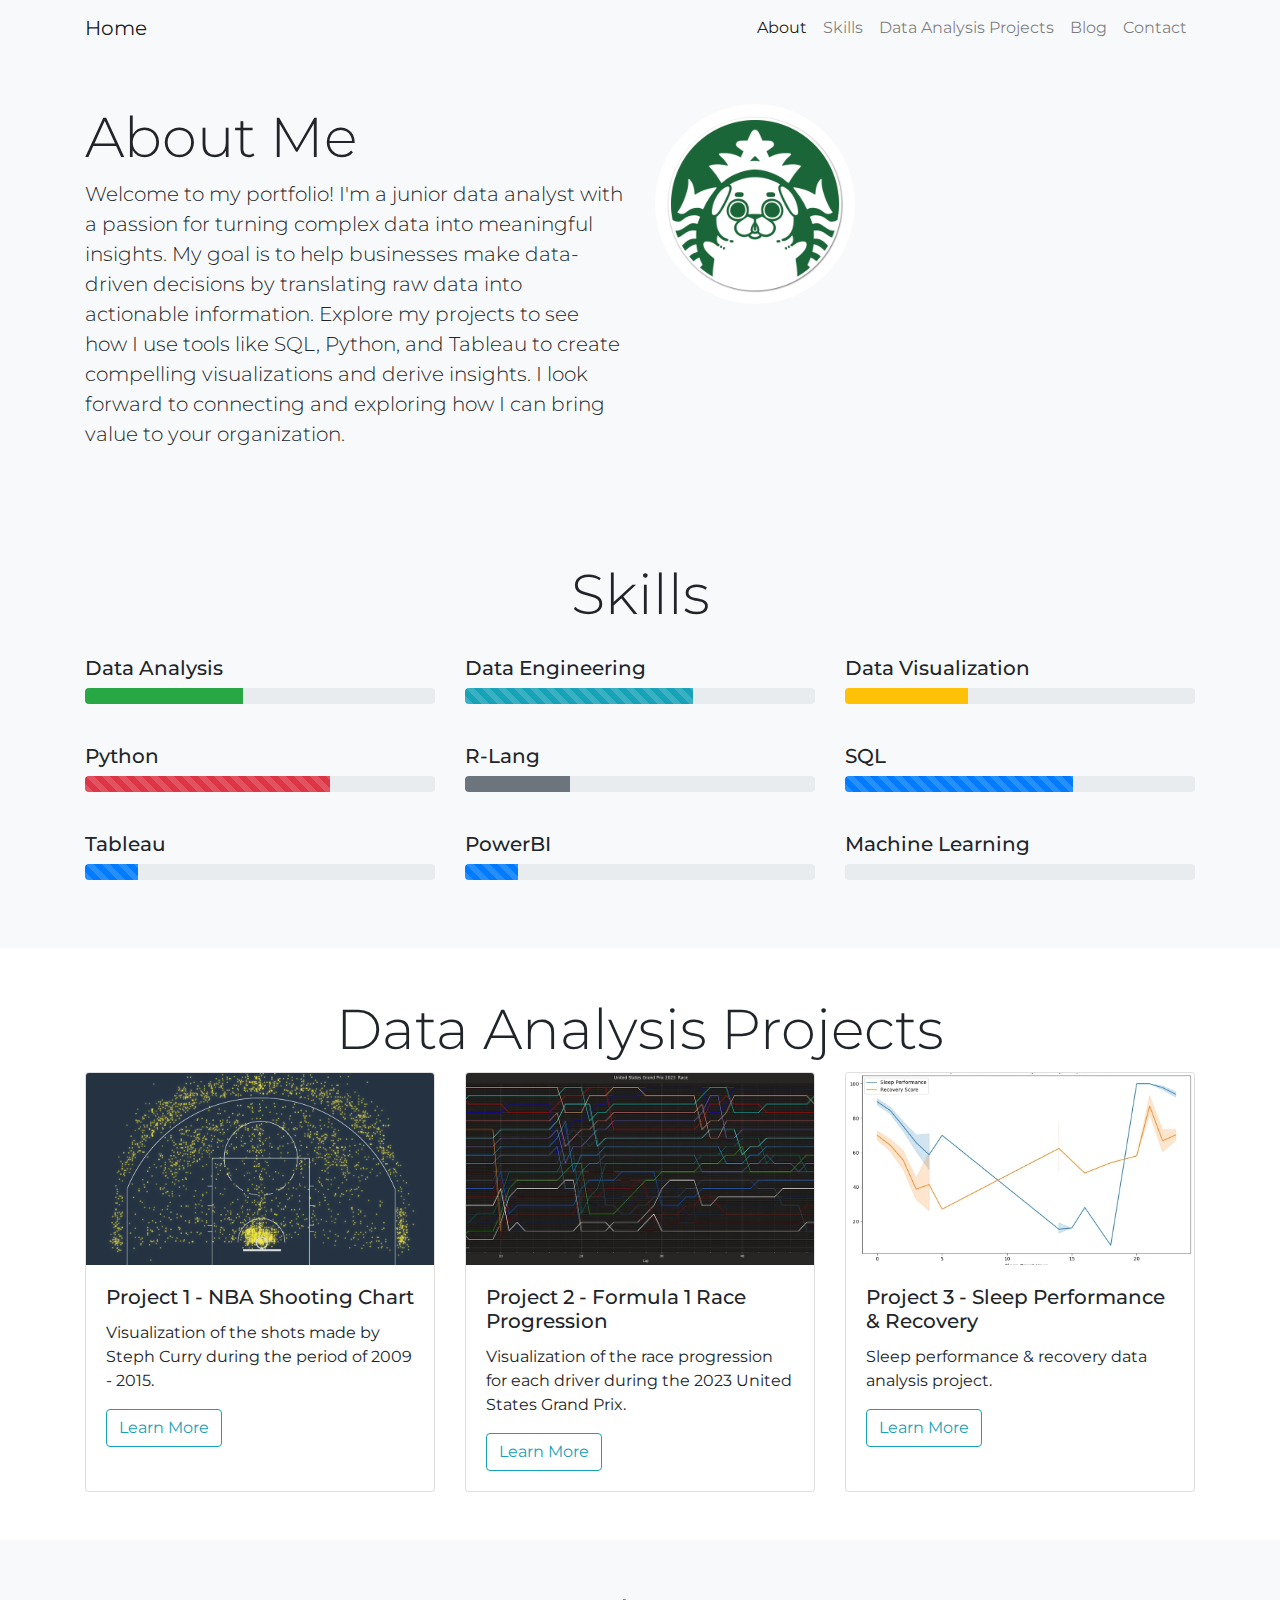
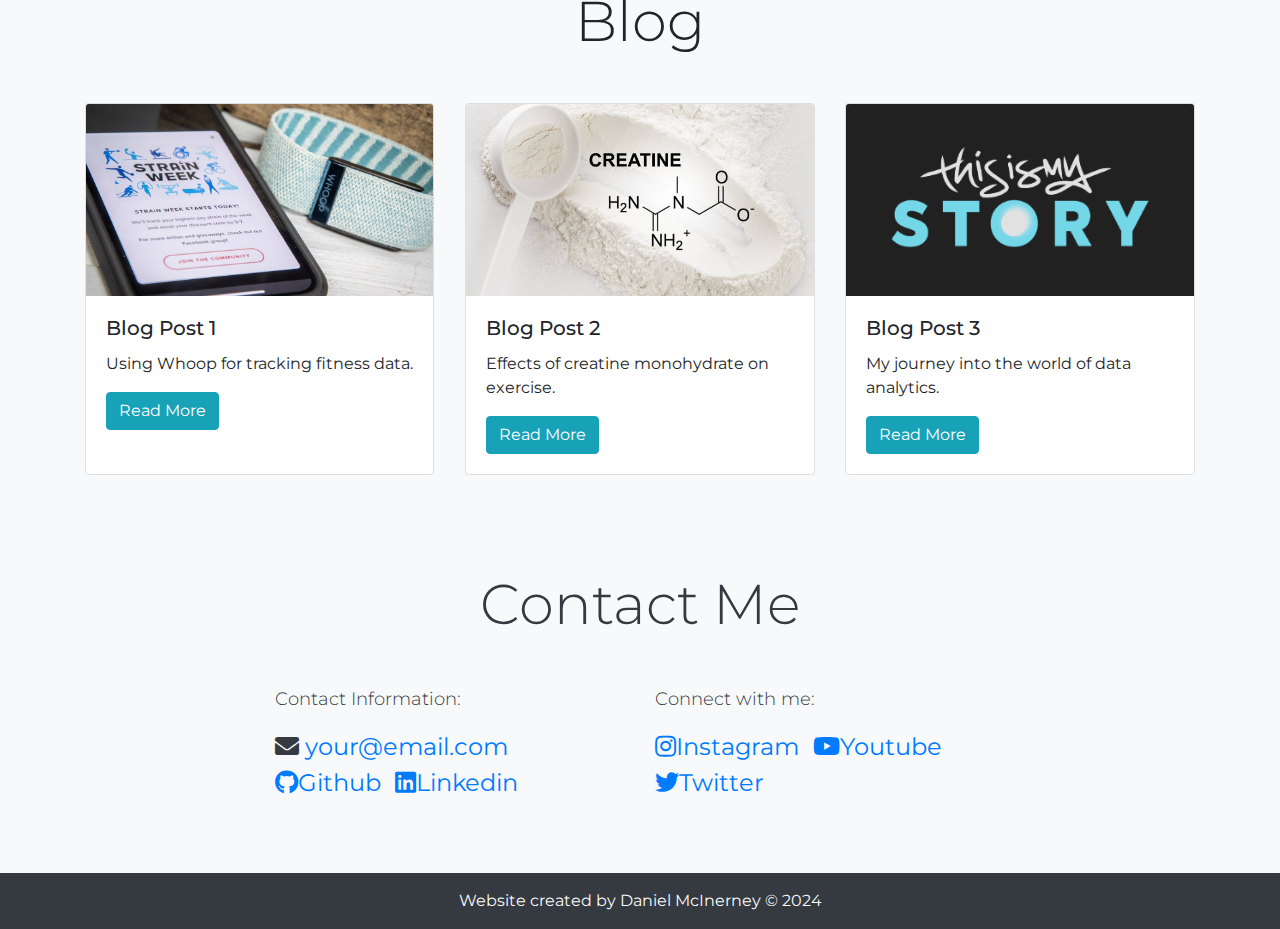
==== index.html @ 3a46e774 "Update index.html" ====
<!DOCTYPE html>
<html lang="en">
<head>
    <meta charset="UTF-8">
    <meta name="viewport" content="width=device-width, initial-scale=1, shrink-to-fit=no">
    <title>DataFitPro</title>
    <!-- Bootstrap CSS -->
    <link rel="stylesheet" href="https://stackpath.bootstrapcdn.com/bootstrap/4.5.2/css/bootstrap.min.css">
    <!-- Custom CSS -->
    <link rel="stylesheet" href="./resources/01-css/styles.css">
    <!-- Font Awesome for icons -->
    <link rel="stylesheet" href="https://cdnjs.cloudflare.com/ajax/libs/font-awesome/5.15.1/css/all.min.css">
    <!-- Google Fonts -->
    <link href="https://fonts.googleapis.com/css2?family=Montserrat:wght@400;700&display=swap" rel="stylesheet">
</head>
<body>

    <!-- Navigation Bar -->
    <nav class="navbar navbar-expand-lg navbar-light bg-light fixed-top">
        <div class="container">
            <a class="navbar-brand" href="#">Home</a>
            <button class="navbar-toggler" type="button" data-toggle="collapse" data-target="#navbarNav" aria-controls="navbarNav" aria-expanded="false" aria-label="Toggle navigation">
                <span class="navbar-toggler-icon"></span>
            </button>
            <div class="collapse navbar-collapse" id="navbarNav">
                <ul class="navbar-nav ml-auto">
                    <li class="nav-item active">
                        <a class="nav-link" href="#about">About</a>
                    </li>
                    <li class="nav-item">
                        <a class="nav-link" href="#skills">Skills</a>
                    </li>
                    <li class="nav-item">
                        <a class="nav-link" href="#daprojects">Data Analysis Projects</a>
                    </li>
                    <li class="nav-item">
                        <a class="nav-link" href="#blog">Blog</a>
                    </li>
                    <li class="nav-item">
                        <a class="nav-link" href="#contact">Contact</a>
                    </li>
                </ul>
            </div>
        </div>
    </nav>

    <!-- About Section -->
    <section id="about" class="py-5">
        <div class="container">
            <div class="row">
                <div class="col-lg-6">
                    <h2 class="display-4">About Me</h2>
                    <p class="lead">Welcome to my portfolio! I'm a junior data analyst with a passion for turning complex data into meaningful insights. My goal is to help businesses make data-driven decisions by translating raw data into actionable information. Explore my projects to see how I use tools like SQL, Python, and Tableau to create compelling visualizations and derive insights. I look forward to connecting and exploring how I can bring value to your organization.</p>
                </div>
                <div class="col-lg-6">
                    <!-- Add an image of yourself -->
                    <img src="./resources/02-images/logo.png" alt="Your Name" class="img-fluid rounded-circle" width="200" height="200">
                </div>
            </div>
        </div>
    </section>

    <!-- Skills Section -->
    <section id="skills" class="bg-light py-5">
        <div class="container">
            <h2 class="display-4 text-center">Skills</h2>
            <div class="row">
                <!-- Skill 1 -->
                <div class="col-md-4">
                    <h5>Data Analysis</h5>
                    <div class="progress">
                        <div class="progress-bar bg-success" role="progressbar" style="width: 45%;" aria-valuenow="80" aria-valuemin="0" aria-valuemax="100"></div>
                    </div>
                </div>
                <!-- Skill 2 -->
                <div class="col-md-4">
                    <h5>Data Engineering</h5>
                    <div class="progress">
                        <div class="progress-bar-striped bg-info" role="progressbar" style="width: 65%;" aria-valuenow="75" aria-valuemin="0" aria-valuemax="100"></div>
                    </div>
                </div>
                <!-- Skill 3 -->
                <div class="col-md-4">
                    <h5>Data Visualization</h5>
                    <div class="progress">
                        <div class="progress-bar bg-warning" role="progressbar" style="width: 35%;" aria-valuenow="70" aria-valuemin="0" aria-valuemax="100"></div>
                    </div>
                </div>
                <!-- Skill 4 -->
                <div class="col-md-4">
                    <h5>Python</h5>
                    <div class="progress">
                        <div class="progress-bar-striped bg-danger" role="progressbar" style="width: 70%;" aria-valuenow="65" aria-valuemin="0" aria-valuemax="100"></div>
                    </div>
                </div>
                <!-- Skill 5 -->
                <div class="col-md-4">
                    <h5>R-Lang</h5>
                    <div class="progress">
                        <div class="progress-bar bg-secondary" role="progressbar" style="width: 30%;" aria-valuenow="70" aria-valuemin="0" aria-valuemax="100"></div>
                    </div>
                </div>
                <!-- Skill 6 -->
                <div class="col-md-4">
                    <h5>SQL</h5>
                    <div class="progress">
                        <div class="progress-bar-striped bg-primary" role="progressbar" style="width: 65%;" aria-valuenow="75" aria-valuemin="0" aria-valuemax="100"></div>
                    </div>
                </div>
                <!-- Skill 7 -->
                <div class="col-md-4">
                    <h5>Tableau</h5>
                    <div class="progress">
                        <div class="progress-bar-striped bg-primary" role="progressbar" style="width: 15%;" aria-valuenow="75" aria-valuemin="0" aria-valuemax="100"></div>
                    </div>
                </div> 
                <!-- Skill 8 -->
                <div class="col-md-4">
                    <h5>PowerBI</h5>
                    <div class="progress">
                        <div class="progress-bar-striped bg-primary" role="progressbar" style="width: 15%;" aria-valuenow="75" aria-valuemin="0" aria-valuemax="100"></div>
                    </div>
                </div>  
                <!-- Skill 9 -->
                <div class="col-md-4">
                    <h5>Machine Learning</h5>
                    <div class="progress">
                        <div class="progress-bar-striped bg-primary" role="progressbar" style="width: 0%;" aria-valuenow="75" aria-valuemin="0" aria-valuemax="100"></div>
                    </div>
                </div>                                             
            </div>
        </div>
    </section>

<!-- Data Projects Section -->
    <section id="daprojects" class="py-5">
        <div class="container">
            <h2 class="display-4 text-center">Data Analysis Projects</h2>
            <div class="row">
                <!-- Project 1 -->
                <div class="col-md-4 d-flex align-items-stretch">
                    <div class="card">
                        <img src="./resources/02-images/01-dataprojects/01-nba.png" class="card-img-top" alt="Project 1">
                        <div class="card-body">
                            <h5 class="card-title">Project 1 - NBA Shooting Chart</h5>
                            <p class="card-text">Visualization of the shots made by Steph Curry during the period of 2009 - 2015.</p>
                            <a class="btn btn-outline-info" href="#" role="button" data-toggle="modal" data-target="#pComingSoonModal">Learn More</a>
                        </div>
                    </div>
                </div>
                <!-- Project 2 -->
                <div class="col-md-4 d-flex align-items-stretch">
                    <div class="card">
                        <img src="./resources/02-images/01-dataprojects/02-f1.png" class="card-img-top" alt="Project 2">
                        <div class="card-body">
                            <h5 class="card-title">Project 2 - Formula 1 Race Progression</h5>
                            <p class="card-text">Visualization of the race progression for each driver during the 2023 United States Grand Prix.</p>
                            <a class="btn btn-outline-info" href="#" role="button" data-toggle="modal" data-target="#pComingSoonModal">Learn More</a>
                        </div>
                    </div>
                </div>
                <!-- Project 3 -->
                <div class="col-md-4 d-flex align-items-stretch">
                    <div class="card">
                        <img src="./resources/02-images/01-dataprojects/03-sleep.png" class="card-img-top" alt="Additional Project 3">
                        <div class="card-body">
                            <h5 class="card-title">Project 3 - Sleep Performance & Recovery</h5>
                            <p class="card-text">Sleep performance & recovery data analysis project.</p>
                            <a class="btn btn-outline-info" href="#" role="button" data-toggle="modal" data-target="#pComingSoonModal">Learn More</a>
                        </div>
                    </div>
                </div>
            </div>
        </div>
    </section>

    <!-- Blog Section -->
    <section id="blog" class="bg-light py-5">
        <div class="container">
            <h2 class="display-4 text-center mb-5">Blog</h2>
            <div class="row">
                <!-- Blog Post 1 -->
                <div class="col-md-4 d-flex align-items-stretch">
                    <div class="card">
                        <img src="./resources/02-images/02-blog/01-whoop.jpg" class="card-img-top" alt="Blog Post 1">
                        <div class="card-body">
                            <h5 class="card-title">Blog Post 1</h5>
                            <p class="card-text">Using Whoop for tracking fitness data.</p>
                            <a class="btn btn-info" href="#" role="button" data-toggle="modal" data-target="#bComingSoonModal">Read More</a>
                        </div>
                    </div>
                </div>
                <!-- Blog Post 2 -->
                <div class="col-md-4 d-flex align-items-stretch">
                    <div class="card">
                        <img src="./resources/02-images/02-blog/02-creatine.jpg" class="card-img-top" alt="Blog Post 2">
                        <div class="card-body">
                            <h5 class="card-title">Blog Post 2</h5>
                            <p class="card-text">Effects of creatine monohydrate on exercise.</p>
                            <a class="btn btn-info" href="#" role="button" data-toggle="modal" data-target="#bComingSoonModal">Read More</a>
                        </div>
                    </div>
                </div>
                <!-- Blog Post 3 -->
                <div class="col-md-4 d-flex align-items-stretch">
                    <div class="card">
                        <img src="./resources/02-images/02-blog/03-mystory.png" class="card-img-top" alt="Blog Post 3">
                        <div class="card-body">
                            <h5 class="card-title">Blog Post 3</h5>
                            <p class="card-text">My journey into the world of data analytics.</p>
                            <a class="btn btn-info" href="#" role="button" data-toggle="modal" data-target="#bComingSoonModal">Read More</a>
                        </div>
                    </div>
                </div>
            </div>
        </div>
    </section>

    <!-- Contact Section -->
    <section id="contact" class="bg-light text-dark py-5">
        <div class="container">
            <h2 class="display-4 text-center mb-5">Contact Me</h2>
            <div class="row justify-content-center">
                <div class="col-md-8">
                    <div class="row">
                        <!-- Contact Information List -->
                        <div class="col-md-6">
                            <p class="lead">Contact Information:</p>
                            <ul class="list-unstyled mb-4">
                                <li><i class="fas fa-envelope"></i> <a href="mailto:your@email.com">your@email.com</a></li>
                                <li class="list-inline-item"><a href="https://github.com/yourusername" target="_blank"><i class="fab fa-github"></i>Github</a></li>
                                <li class="list-inline-item"><a href="https://linkedin.com/in/yourusername" target="_blank"><i class="fab fa-linkedin"></i>Linkedin</a></li>
                                <!-- Add more contact information if needed -->
                            </ul>
                        </div>
                        <!-- Social Media Links List -->
                        <div class="col-md-6">
                            <p class="lead">Connect with me:</p>
                            <ul class="list-inline social-media-icons mb-4">
                                <li class="list-inline-item"><a href="https://github.com/yourusername" target="_blank"><i class="fab fa-instagram"></i>Instagram</a></li>
                                <li class="list-inline-item"><a href="https://linkedin.com/in/yourusername" target="_blank"><i class="fab fa-youtube"></i>Youtube</a></li>
                                <li class="list-inline-item"><a href="https://linkedin.com/in/yourusername" target="_blank"><i class="fab fa-twitter"></i>Twitter</a></li>
                                <!-- Add more social media links as needed -->
                            </ul>
                        </div>
                    </div>
                </div>
            </div>
        </div>
    </section>

        <!-- Modals -->
    <section>
        <!-- Projects Modal -->
        <div class="modal fade" id="pComingSoonModal" tabindex="-1" role="dialog" aria-labelledby="pComingSoonModalCenterTitle" aria-hidden="true">
            <div class="modal-dialog modal-dialog-centered" role="document">
            <div class="modal-content">
                <div class="modal-header">
                <h5 class="modal-title" id="pComingSoonModalLongTitle">Project Write-up Coming Soon</h5>
                <button type="button" class="close" data-dismiss="modal" aria-label="Close">
                    <span aria-hidden="true">&times;</span>
                </button>
                </div>
                <div class="modal-body">
                    <p>I'm currently putting the finishing touches on this project & will publish it here once it's complete.</p>
                </div>
                <div class="modal-footer">
                <button type="button" class="btn btn-danger" data-dismiss="modal">Close</button>
                </div>
            </div>
            </div>
        </div>

        <!-- Blog Modal -->
        <div class="modal fade" id="bComingSoonModal" tabindex="-1" role="dialog" aria-labelledby="bComingSoonModalCenterTitle" aria-hidden="true">
            <div class="modal-dialog modal-dialog-centered" role="document">
            <div class="modal-content">
                <div class="modal-header">
                <h5 class="modal-title" id="bComingSoonModalLongTitle">Blog Post Coming Soon</h5>
                <button type="button" class="close" data-dismiss="modal" aria-label="Close">
                    <span aria-hidden="true">&times;</span>
                </button>
                </div>
                <div class="modal-body">
                    <p>This blog post is currently under construction & will be available soon.</p>
                </div>
                <div class="modal-footer">
                <button type="button" class="btn btn-danger" data-dismiss="modal">Close</button>
                </div>
            </div>
            </div>
        </div>
    </section>

    <!-- Footer -->
    <footer class="footer bg-dark text-light py-3">
        <div class="container text-center">
            <p class="mb-0">Website created by Daniel McInerney &copy; 2024</p>
        </div>
    </footer>
    <!-- Bootstrap JS and Popper.js -->
    <script src="https://code.jquery.com/jquery-3.5.1.slim.min.js"></script>
    <script src="https://cdn.jsdelivr.net/npm/@popperjs/core@2.9.1/dist/umd/popper.min.js"></script>
    <script src="https://stackpath.bootstrapcdn.com/bootstrap/4.5.2/js/bootstrap.min.js"></script>

</body>
</html>
---- resources/01-css/styles.css ----
body {
    padding-top: 56px;
    font-family: 'Montserrat', sans-serif;
}

#about {
    background-color: #f8f9fa;
}

.img-fluid {
    max-width: 100%;   /* Ensures image doesn't exceed container width */
    height: auto;      /* Maintains aspect ratio */
}


#skills {
    background-color: #ffffff;
    padding-top: 100px; /* Adjusted top padding for better spacing */
}

#skills h5 {
    margin-top: 20px;
}

#skills .progress {
    margin-bottom: 20px;
}

.card-img-top{
    width: 100%;
    height: 15vw;
    object-fit: cover;
}

#projects {
    background-color: #f8f9fa;
}

#projects .card {
    margin-bottom: 20px;
}

#blog {
    background-color: #ffffff;
}

#contact {
    background-color: #f8f9fa;
    padding-top: 100px;
}

#contact p {
    font-size: 18px;
}

#contact ul {
    font-size: 24px;
}

#contact a {
    color: #007bff;
}
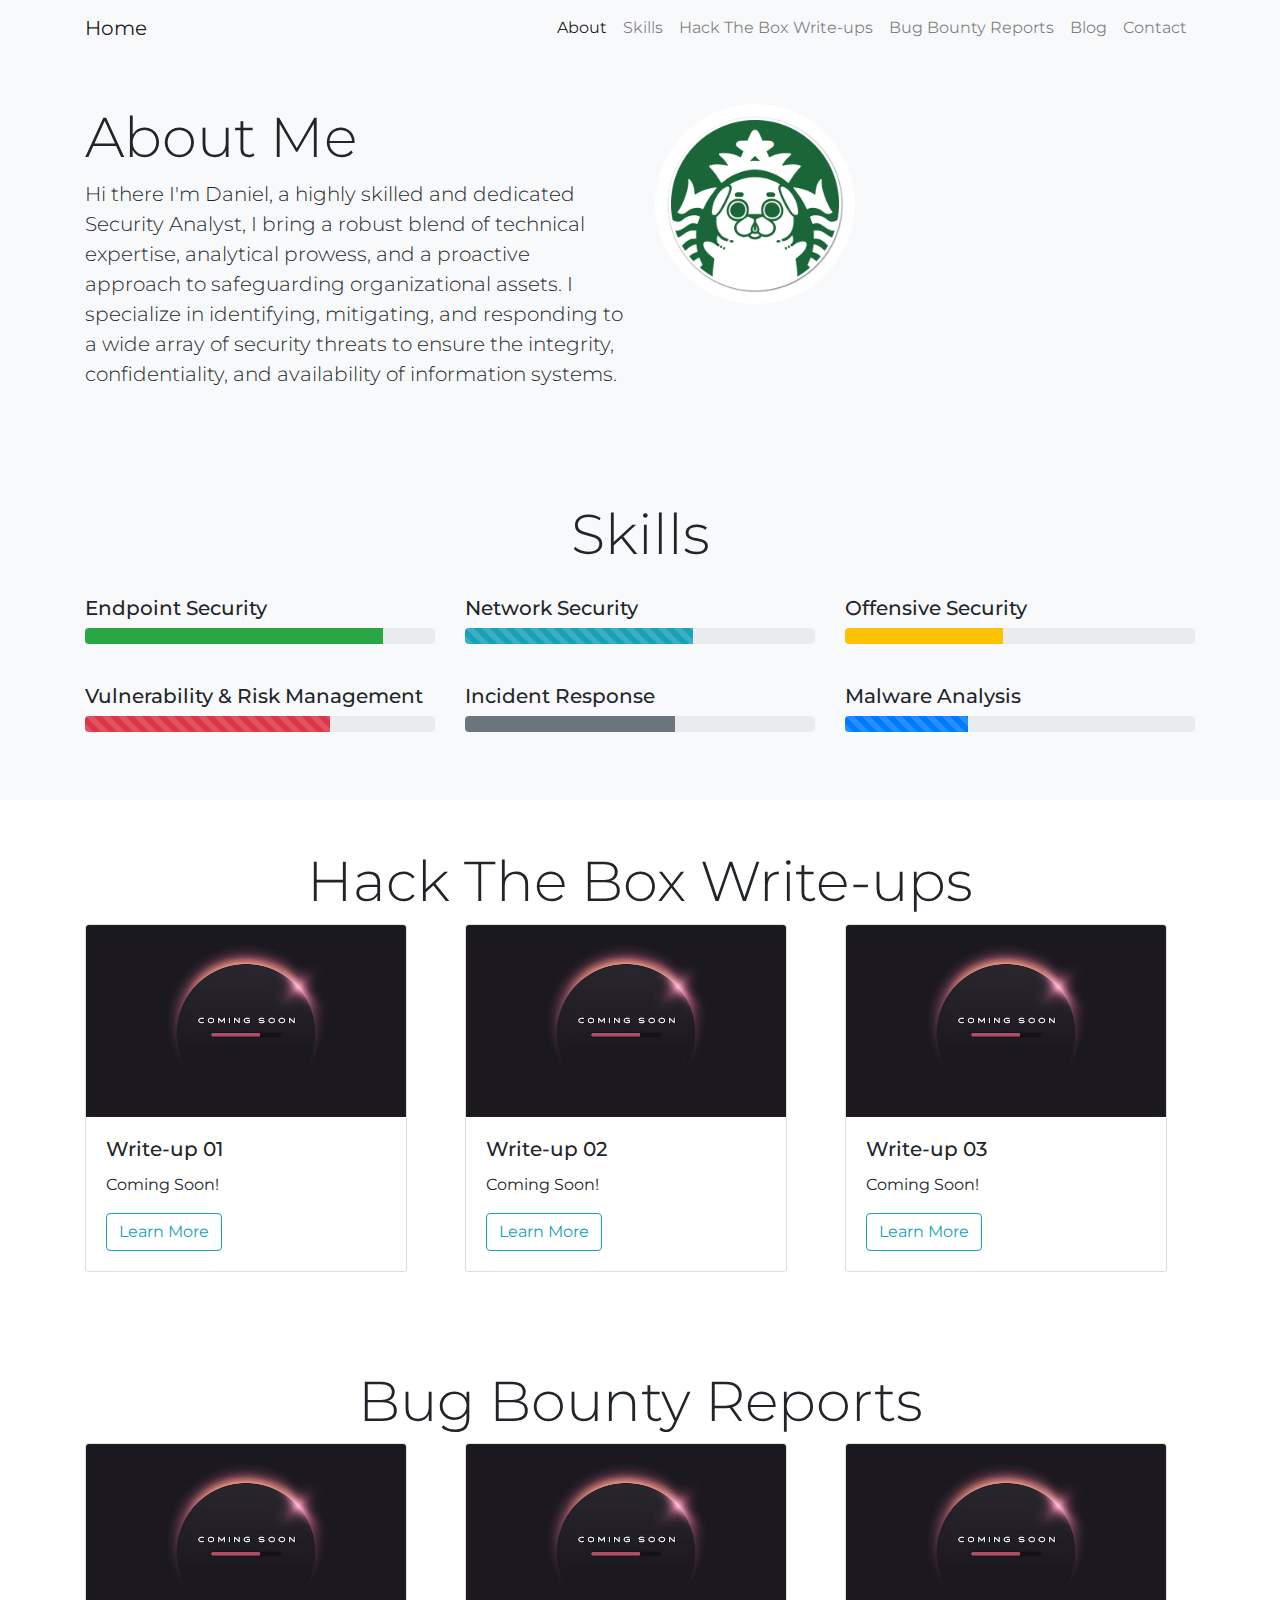
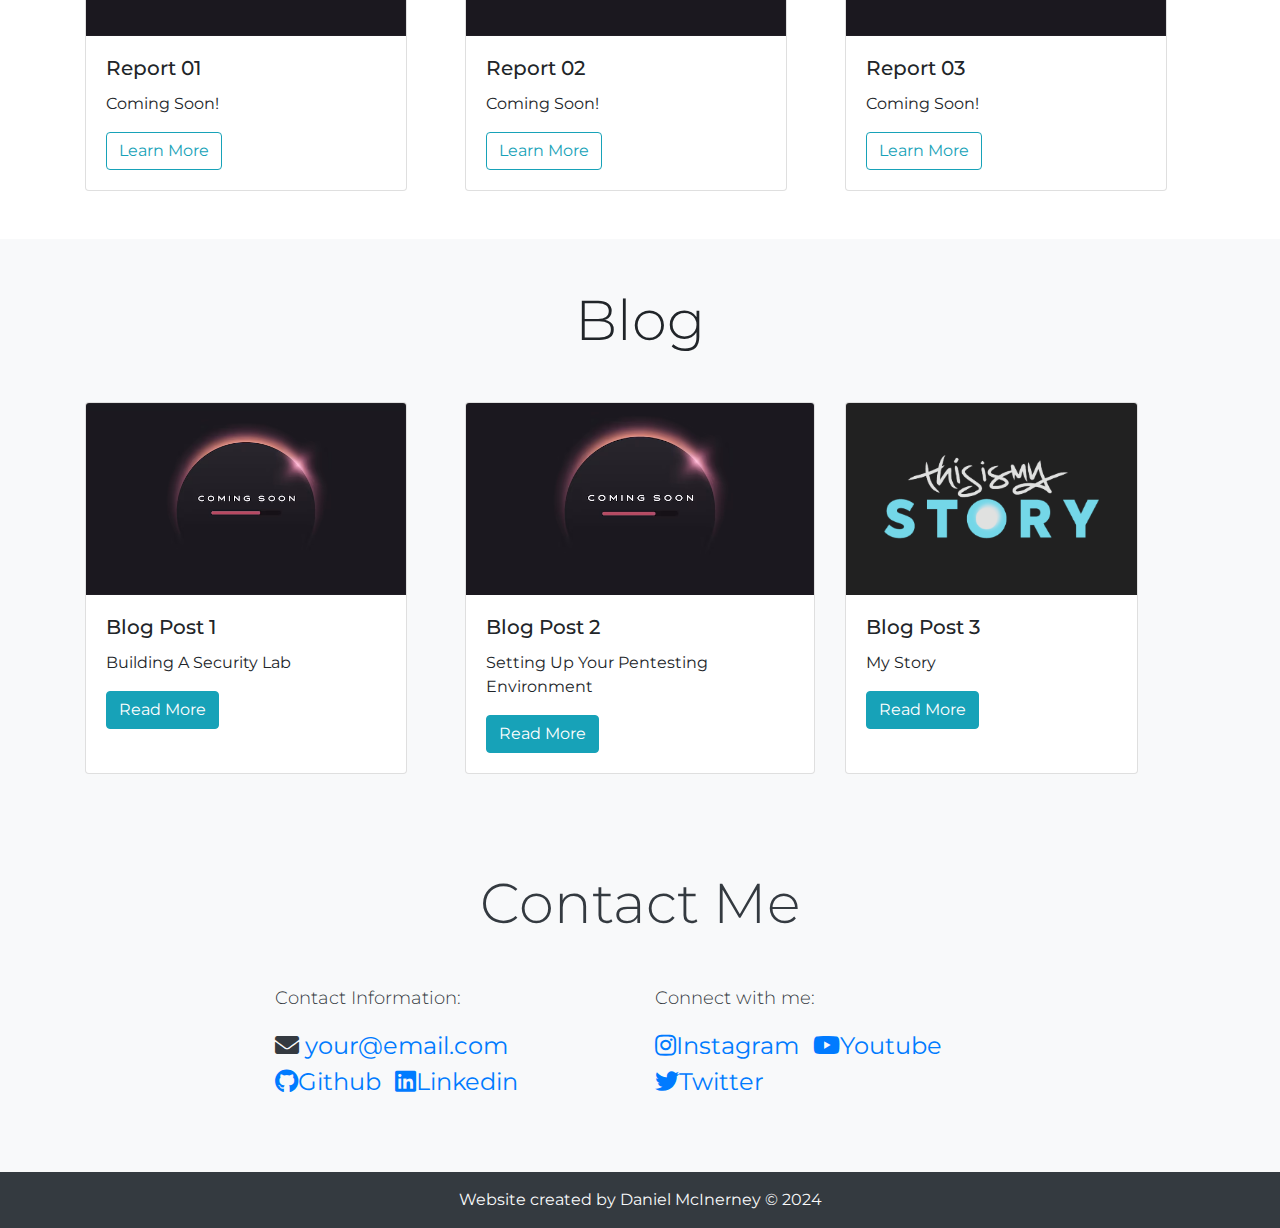
==== commit 5926e2cb: "Add files via upload" ====
--- a/index.html
+++ b/index.html
@@ -3,7 +3,7 @@
 <head>
     <meta charset="UTF-8">
     <meta name="viewport" content="width=device-width, initial-scale=1, shrink-to-fit=no">
-    <title>DataFitPro</title>
+    <title>TGGSecurity</title>
     <!-- Bootstrap CSS -->
     <link rel="stylesheet" href="https://stackpath.bootstrapcdn.com/bootstrap/4.5.2/css/bootstrap.min.css">
     <!-- Custom CSS -->
@@ -31,7 +31,10 @@
                         <a class="nav-link" href="#skills">Skills</a>
                     </li>
                     <li class="nav-item">
-                        <a class="nav-link" href="#daprojects">Data Analysis Projects</a>
+                        <a class="nav-link" href="#htb">Hack The Box Write-ups</a>
+                    </li>
+                    <li class="nav-item">
+                        <a class="nav-link" href="#bbr">Bug Bounty Reports</a>
                     </li>
                     <li class="nav-item">
                         <a class="nav-link" href="#blog">Blog</a>
@@ -50,7 +53,7 @@
             <div class="row">
                 <div class="col-lg-6">
                     <h2 class="display-4">About Me</h2>
-                    <p class="lead">Welcome to my portfolio! I'm a junior data analyst with a passion for turning complex data into meaningful insights. My goal is to help businesses make data-driven decisions by translating raw data into actionable information. Explore my projects to see how I use tools like SQL, Python, and Tableau to create compelling visualizations and derive insights. I look forward to connecting and exploring how I can bring value to your organization.</p>
+                    <p class="lead">Hi there I'm Daniel, a highly skilled and dedicated Security Analyst, I bring a robust blend of technical expertise, analytical prowess, and a proactive approach to safeguarding organizational assets. I specialize in identifying, mitigating, and responding to a wide array of security threats to ensure the integrity, confidentiality, and availability of information systems.</p>
                 </div>
                 <div class="col-lg-6">
                     <!-- Add an image of yourself -->
@@ -67,83 +70,62 @@
             <div class="row">
                 <!-- Skill 1 -->
                 <div class="col-md-4">
-                    <h5>Data Analysis</h5>
-                    <div class="progress">
-                        <div class="progress-bar bg-success" role="progressbar" style="width: 45%;" aria-valuenow="80" aria-valuemin="0" aria-valuemax="100"></div>
+                    <h5>Endpoint Security</h5>
+                    <div class="progress">
+                        <div class="progress-bar bg-success" role="progressbar" style="width: 85%;" aria-valuenow="80" aria-valuemin="0" aria-valuemax="100"></div>
                     </div>
                 </div>
                 <!-- Skill 2 -->
                 <div class="col-md-4">
-                    <h5>Data Engineering</h5>
+                    <h5>Network Security</h5>
                     <div class="progress">
                         <div class="progress-bar-striped bg-info" role="progressbar" style="width: 65%;" aria-valuenow="75" aria-valuemin="0" aria-valuemax="100"></div>
                     </div>
                 </div>
                 <!-- Skill 3 -->
                 <div class="col-md-4">
-                    <h5>Data Visualization</h5>
-                    <div class="progress">
-                        <div class="progress-bar bg-warning" role="progressbar" style="width: 35%;" aria-valuenow="70" aria-valuemin="0" aria-valuemax="100"></div>
+                    <h5>Offensive Security</h5>
+                    <div class="progress">
+                        <div class="progress-bar bg-warning" role="progressbar" style="width: 45%;" aria-valuenow="70" aria-valuemin="0" aria-valuemax="100"></div>
                     </div>
                 </div>
                 <!-- Skill 4 -->
                 <div class="col-md-4">
-                    <h5>Python</h5>
+                    <h5>Vulnerability & Risk Management</h5>
                     <div class="progress">
                         <div class="progress-bar-striped bg-danger" role="progressbar" style="width: 70%;" aria-valuenow="65" aria-valuemin="0" aria-valuemax="100"></div>
                     </div>
                 </div>
                 <!-- Skill 5 -->
                 <div class="col-md-4">
-                    <h5>R-Lang</h5>
-                    <div class="progress">
-                        <div class="progress-bar bg-secondary" role="progressbar" style="width: 30%;" aria-valuenow="70" aria-valuemin="0" aria-valuemax="100"></div>
+                    <h5>Incident Response</h5>
+                    <div class="progress">
+                        <div class="progress-bar bg-secondary" role="progressbar" style="width: 60%;" aria-valuenow="70" aria-valuemin="0" aria-valuemax="100"></div>
                     </div>
                 </div>
                 <!-- Skill 6 -->
                 <div class="col-md-4">
-                    <h5>SQL</h5>
-                    <div class="progress">
-                        <div class="progress-bar-striped bg-primary" role="progressbar" style="width: 65%;" aria-valuenow="75" aria-valuemin="0" aria-valuemax="100"></div>
-                    </div>
-                </div>
-                <!-- Skill 7 -->
-                <div class="col-md-4">
-                    <h5>Tableau</h5>
-                    <div class="progress">
-                        <div class="progress-bar-striped bg-primary" role="progressbar" style="width: 15%;" aria-valuenow="75" aria-valuemin="0" aria-valuemax="100"></div>
-                    </div>
-                </div> 
-                <!-- Skill 8 -->
-                <div class="col-md-4">
-                    <h5>PowerBI</h5>
-                    <div class="progress">
-                        <div class="progress-bar-striped bg-primary" role="progressbar" style="width: 15%;" aria-valuenow="75" aria-valuemin="0" aria-valuemax="100"></div>
-                    </div>
-                </div>  
-                <!-- Skill 9 -->
-                <div class="col-md-4">
-                    <h5>Machine Learning</h5>
-                    <div class="progress">
-                        <div class="progress-bar-striped bg-primary" role="progressbar" style="width: 0%;" aria-valuenow="75" aria-valuemin="0" aria-valuemax="100"></div>
-                    </div>
-                </div>                                             
+                    <h5>Malware Analysis</h5>
+                    <div class="progress">
+                        <div class="progress-bar-striped bg-primary" role="progressbar" style="width: 35%;" aria-valuenow="75" aria-valuemin="0" aria-valuemax="100"></div>
+                    </div>
+                </div>                                           
             </div>
         </div>
     </section>
 
 <!-- Data Projects Section -->
-    <section id="daprojects" class="py-5">
-        <div class="container">
-            <h2 class="display-4 text-center">Data Analysis Projects</h2>
+    <section id="htb" class="py-5">
+        <div class="container">
+            <h2 class="display-4 text-center">Hack The Box Write-ups</h2>
             <div class="row">
                 <!-- Project 1 -->
                 <div class="col-md-4 d-flex align-items-stretch">
                     <div class="card">
-                        <img src="./resources/02-images/01-dataprojects/01-nba.png" class="card-img-top" alt="Project 1">
-                        <div class="card-body">
-                            <h5 class="card-title">Project 1 - NBA Shooting Chart</h5>
-                            <p class="card-text">Visualization of the shots made by Steph Curry during the period of 2009 - 2015.</p>
+                        <img src="./resources/02-images/01-writeups/coming-soon.jpg" class="card-img-top" alt="Project 1">
+                        <div class="card-body">
+                            <h5 class="card-title">Write-up 01</h5>
+                            <p class="card-text">Coming Soon!</p>
                             <a class="btn btn-outline-info" href="#" role="button" data-toggle="modal" data-target="#pComingSoonModal">Learn More</a>
                         </div>
                     </div>
@@ -151,10 +133,10 @@
                 <!-- Project 2 -->
                 <div class="col-md-4 d-flex align-items-stretch">
                     <div class="card">
-                        <img src="./resources/02-images/01-dataprojects/02-f1.png" class="card-img-top" alt="Project 2">
-                        <div class="card-body">
-                            <h5 class="card-title">Project 2 - Formula 1 Race Progression</h5>
-                            <p class="card-text">Visualization of the race progression for each driver during the 2023 United States Grand Prix.</p>
+                        <img src="./resources/02-images/01-writeups/coming-soon.jpg" class="card-img-top" alt="Project 2">
+                        <div class="card-body">
+                            <h5 class="card-title">Write-up 02</h5>
+                            <p class="card-text">Coming Soon!</p>
                             <a class="btn btn-outline-info" href="#" role="button" data-toggle="modal" data-target="#pComingSoonModal">Learn More</a>
                         </div>
                     </div>
@@ -162,10 +144,10 @@
                 <!-- Project 3 -->
                 <div class="col-md-4 d-flex align-items-stretch">
                     <div class="card">
-                        <img src="./resources/02-images/01-dataprojects/03-sleep.png" class="card-img-top" alt="Additional Project 3">
-                        <div class="card-body">
-                            <h5 class="card-title">Project 3 - Sleep Performance & Recovery</h5>
-                            <p class="card-text">Sleep performance & recovery data analysis project.</p>
+                        <img src="./resources/02-images/01-writeups/coming-soon.jpg" class="card-img-top" alt="Additional Project 3">
+                        <div class="card-body">
+                            <h5 class="card-title">Write-up 03</h5>
+                            <p class="card-text">Coming Soon!</p>
                             <a class="btn btn-outline-info" href="#" role="button" data-toggle="modal" data-target="#pComingSoonModal">Learn More</a>
                         </div>
                     </div>
@@ -174,6 +156,47 @@
         </div>
     </section>
 
+    <!-- Bug Bounty Section -->
+<section id="bbr" class="py-5">
+    <div class="container">
+        <h2 class="display-4 text-center">Bug Bounty Reports</h2>
+        <div class="row">
+            <!-- Project 1 -->
+            <div class="col-md-4 d-flex align-items-stretch">
+                <div class="card">
+                    <img src="./resources/02-images/02-reports/coming-soon.jpg" class="card-img-top" alt="Project 1">
+                    <div class="card-body">
+                        <h5 class="card-title">Report 01</h5>
+                        <p class="card-text">Coming Soon!</p>
+                        <a class="btn btn-outline-info" href="#" role="button" data-toggle="modal" data-target="#pComingSoonModal">Learn More</a>
+                    </div>
+                </div>
+            </div>
+            <!-- Project 2 -->
+            <div class="col-md-4 d-flex align-items-stretch">
+                <div class="card">
+                    <img src="./resources/02-images/02-reports/coming-soon.jpg" class="card-img-top" alt="Project 2">
+                    <div class="card-body">
+                        <h5 class="card-title">Report 02</h5>
+                        <p class="card-text">Coming Soon!</p>
+                        <a class="btn btn-outline-info" href="#" role="button" data-toggle="modal" data-target="#pComingSoonModal">Learn More</a>
+                    </div>
+                </div>
+            </div>
+            <!-- Project 3 -->
+            <div class="col-md-4 d-flex align-items-stretch">
+                <div class="card">
+                    <img src="./resources/02-images/02-reports/coming-soon.jpg" class="card-img-top" alt="Additional Project 3">
+                    <div class="card-body">
+                        <h5 class="card-title">Report 03</h5>
+                        <p class="card-text">Coming Soon!</p>
+                        <a class="btn btn-outline-info" href="#" role="button" data-toggle="modal" data-target="#pComingSoonModal">Learn More</a>
+                    </div>
+                </div>
+            </div>
+        </div>
+    </div>
+</section>
     <!-- Blog Section -->
     <section id="blog" class="bg-light py-5">
         <div class="container">
@@ -182,10 +205,10 @@
                 <!-- Blog Post 1 -->
                 <div class="col-md-4 d-flex align-items-stretch">
                     <div class="card">
-                        <img src="./resources/02-images/02-blog/01-whoop.jpg" class="card-img-top" alt="Blog Post 1">
+                        <img src="./resources/02-images/03-blog/coming-soon.jpg" class="card-img-top" alt="Blog Post 1">
                         <div class="card-body">
                             <h5 class="card-title">Blog Post 1</h5>
-                            <p class="card-text">Using Whoop for tracking fitness data.</p>
+                            <p class="card-text">Building A Security Lab</p>
                             <a class="btn btn-info" href="#" role="button" data-toggle="modal" data-target="#bComingSoonModal">Read More</a>
                         </div>
                     </div>
@@ -193,10 +216,10 @@
                 <!-- Blog Post 2 -->
                 <div class="col-md-4 d-flex align-items-stretch">
                     <div class="card">
-                        <img src="./resources/02-images/02-blog/02-creatine.jpg" class="card-img-top" alt="Blog Post 2">
+                        <img src="./resources/02-images/03-blog/coming-soon.jpg" class="card-img-top" alt="Blog Post 2">
                         <div class="card-body">
                             <h5 class="card-title">Blog Post 2</h5>
-                            <p class="card-text">Effects of creatine monohydrate on exercise.</p>
+                            <p class="card-text">Setting Up Your Pentesting Environment</p>
                             <a class="btn btn-info" href="#" role="button" data-toggle="modal" data-target="#bComingSoonModal">Read More</a>
                         </div>
                     </div>
@@ -204,10 +227,10 @@
                 <!-- Blog Post 3 -->
                 <div class="col-md-4 d-flex align-items-stretch">
                     <div class="card">
-                        <img src="./resources/02-images/02-blog/03-mystory.png" class="card-img-top" alt="Blog Post 3">
+                        <img src="./resources/02-images/03-blog/03-mystory.png" class="card-img-top" alt="Blog Post 3">
                         <div class="card-body">
                             <h5 class="card-title">Blog Post 3</h5>
-                            <p class="card-text">My journey into the world of data analytics.</p>
+                            <p class="card-text">My Story</p>
                             <a class="btn btn-info" href="#" role="button" data-toggle="modal" data-target="#bComingSoonModal">Read More</a>
                         </div>
                     </div>
@@ -304,4 +327,4 @@
     <script src="https://stackpath.bootstrapcdn.com/bootstrap/4.5.2/js/bootstrap.min.js"></script>
 
 </body>
-</html>
+</html>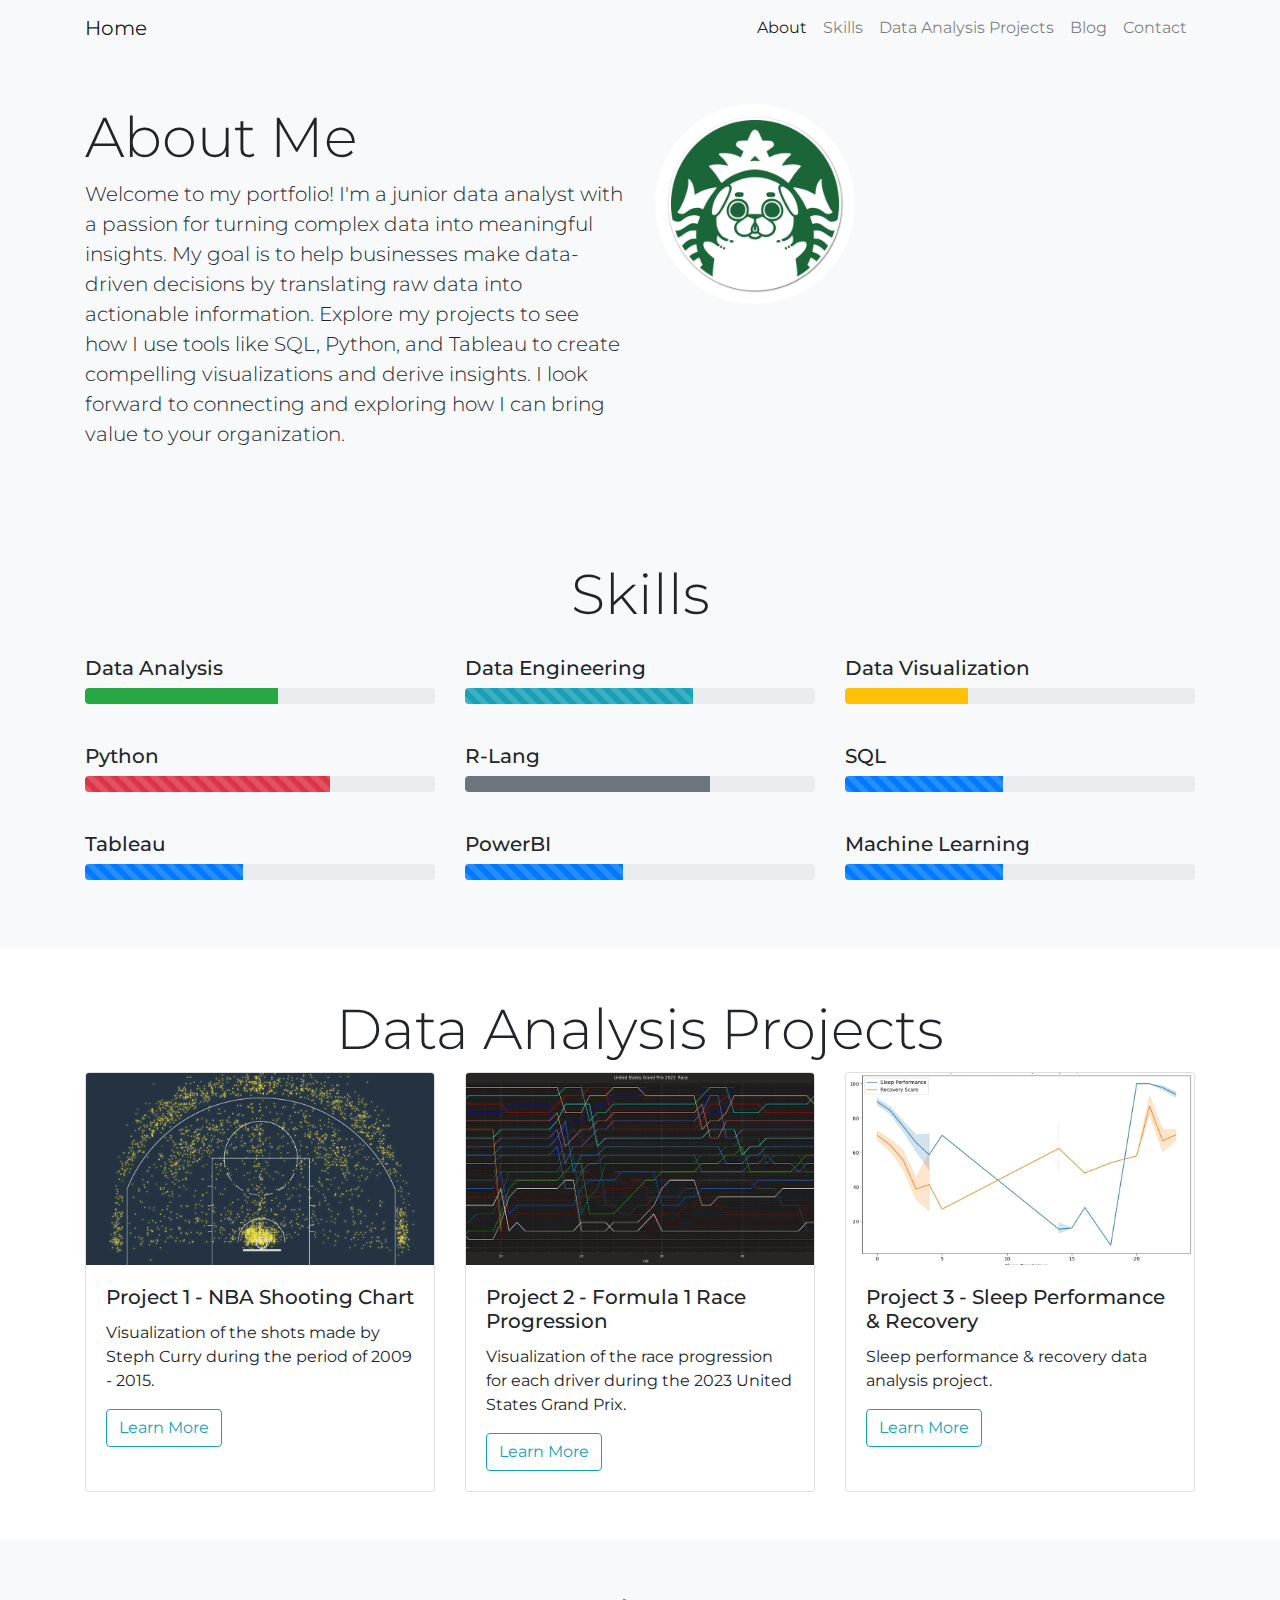
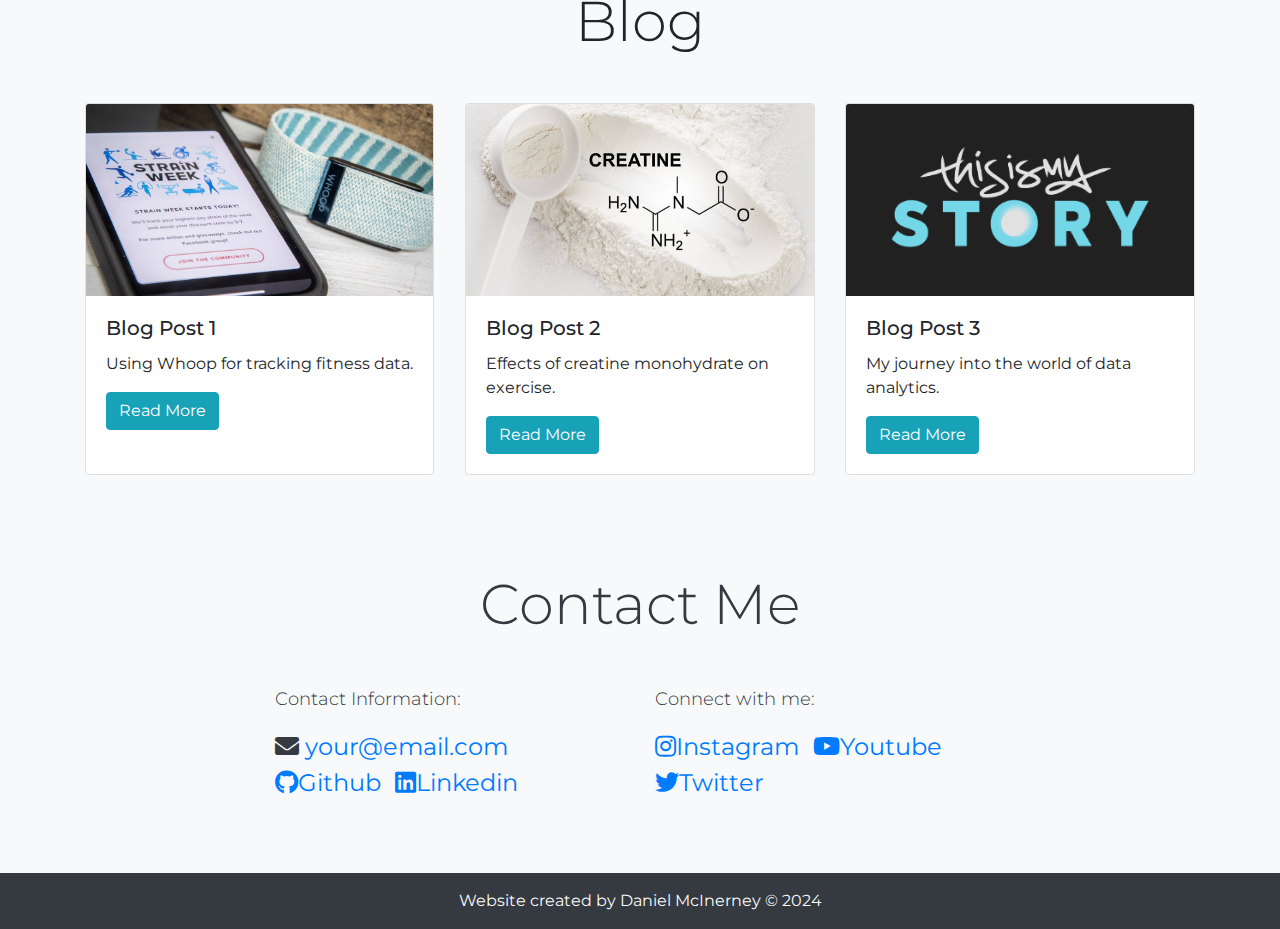
==== commit 5b908e4c: "Add files via upload" ====
--- a/index.html
+++ b/index.html
@@ -3,7 +3,7 @@
 <head>
     <meta charset="UTF-8">
     <meta name="viewport" content="width=device-width, initial-scale=1, shrink-to-fit=no">
-    <title>TGGSecurity</title>
+    <title>DataFitPro</title>
     <!-- Bootstrap CSS -->
     <link rel="stylesheet" href="https://stackpath.bootstrapcdn.com/bootstrap/4.5.2/css/bootstrap.min.css">
     <!-- Custom CSS -->
@@ -31,10 +31,7 @@
                         <a class="nav-link" href="#skills">Skills</a>
                     </li>
                     <li class="nav-item">
-                        <a class="nav-link" href="#htb">Hack The Box Write-ups</a>
-                    </li>
-                    <li class="nav-item">
-                        <a class="nav-link" href="#bbr">Bug Bounty Reports</a>
+                        <a class="nav-link" href="#daprojects">Data Analysis Projects</a>
                     </li>
                     <li class="nav-item">
                         <a class="nav-link" href="#blog">Blog</a>
@@ -53,7 +50,7 @@
             <div class="row">
                 <div class="col-lg-6">
                     <h2 class="display-4">About Me</h2>
-                    <p class="lead">Hi there I'm Daniel, a highly skilled and dedicated Security Analyst, I bring a robust blend of technical expertise, analytical prowess, and a proactive approach to safeguarding organizational assets. I specialize in identifying, mitigating, and responding to a wide array of security threats to ensure the integrity, confidentiality, and availability of information systems.</p>
+                    <p class="lead">Welcome to my portfolio! I'm a junior data analyst with a passion for turning complex data into meaningful insights. My goal is to help businesses make data-driven decisions by translating raw data into actionable information. Explore my projects to see how I use tools like SQL, Python, and Tableau to create compelling visualizations and derive insights. I look forward to connecting and exploring how I can bring value to your organization.</p>
                 </div>
                 <div class="col-lg-6">
                     <!-- Add an image of yourself -->
@@ -70,62 +67,83 @@
             <div class="row">
                 <!-- Skill 1 -->
                 <div class="col-md-4">
-                    <h5>Endpoint Security</h5>
-                    <div class="progress">
-                        <div class="progress-bar bg-success" role="progressbar" style="width: 85%;" aria-valuenow="80" aria-valuemin="0" aria-valuemax="100"></div>
+                    <h5>Data Analysis</h5>
+                    <div class="progress">
+                        <div class="progress-bar bg-success" role="progressbar" style="width: 55%;" aria-valuenow="80" aria-valuemin="0" aria-valuemax="100"></div>
                     </div>
                 </div>
                 <!-- Skill 2 -->
                 <div class="col-md-4">
-                    <h5>Network Security</h5>
+                    <h5>Data Engineering</h5>
                     <div class="progress">
                         <div class="progress-bar-striped bg-info" role="progressbar" style="width: 65%;" aria-valuenow="75" aria-valuemin="0" aria-valuemax="100"></div>
                     </div>
                 </div>
                 <!-- Skill 3 -->
                 <div class="col-md-4">
-                    <h5>Offensive Security</h5>
-                    <div class="progress">
-                        <div class="progress-bar bg-warning" role="progressbar" style="width: 45%;" aria-valuenow="70" aria-valuemin="0" aria-valuemax="100"></div>
+                    <h5>Data Visualization</h5>
+                    <div class="progress">
+                        <div class="progress-bar bg-warning" role="progressbar" style="width: 35%;" aria-valuenow="70" aria-valuemin="0" aria-valuemax="100"></div>
                     </div>
                 </div>
                 <!-- Skill 4 -->
                 <div class="col-md-4">
-                    <h5>Vulnerability & Risk Management</h5>
+                    <h5>Python</h5>
                     <div class="progress">
                         <div class="progress-bar-striped bg-danger" role="progressbar" style="width: 70%;" aria-valuenow="65" aria-valuemin="0" aria-valuemax="100"></div>
                     </div>
                 </div>
                 <!-- Skill 5 -->
                 <div class="col-md-4">
-                    <h5>Incident Response</h5>
-                    <div class="progress">
-                        <div class="progress-bar bg-secondary" role="progressbar" style="width: 60%;" aria-valuenow="70" aria-valuemin="0" aria-valuemax="100"></div>
+                    <h5>R-Lang</h5>
+                    <div class="progress">
+                        <div class="progress-bar bg-secondary" role="progressbar" style="width: 70%;" aria-valuenow="70" aria-valuemin="0" aria-valuemax="100"></div>
                     </div>
                 </div>
                 <!-- Skill 6 -->
                 <div class="col-md-4">
-                    <h5>Malware Analysis</h5>
-                    <div class="progress">
-                        <div class="progress-bar-striped bg-primary" role="progressbar" style="width: 35%;" aria-valuenow="75" aria-valuemin="0" aria-valuemax="100"></div>
-                    </div>
-                </div>                                           
+                    <h5>SQL</h5>
+                    <div class="progress">
+                        <div class="progress-bar-striped bg-primary" role="progressbar" style="width: 45%;" aria-valuenow="75" aria-valuemin="0" aria-valuemax="100"></div>
+                    </div>
+                </div>
+                <!-- Skill 7 -->
+                <div class="col-md-4">
+                    <h5>Tableau</h5>
+                    <div class="progress">
+                        <div class="progress-bar-striped bg-primary" role="progressbar" style="width: 45%;" aria-valuenow="75" aria-valuemin="0" aria-valuemax="100"></div>
+                    </div>
+                </div> 
+                <!-- Skill 8 -->
+                <div class="col-md-4">
+                    <h5>PowerBI</h5>
+                    <div class="progress">
+                        <div class="progress-bar-striped bg-primary" role="progressbar" style="width: 45%;" aria-valuenow="75" aria-valuemin="0" aria-valuemax="100"></div>
+                    </div>
+                </div>  
+                <!-- Skill 9 -->
+                <div class="col-md-4">
+                    <h5>Machine Learning</h5>
+                    <div class="progress">
+                        <div class="progress-bar-striped bg-primary" role="progressbar" style="width: 45%;" aria-valuenow="75" aria-valuemin="0" aria-valuemax="100"></div>
+                    </div>
+                </div>                                             
             </div>
         </div>
     </section>
 
 <!-- Data Projects Section -->
-    <section id="htb" class="py-5">
-        <div class="container">
-            <h2 class="display-4 text-center">Hack The Box Write-ups</h2>
+    <section id="daprojects" class="py-5">
+        <div class="container">
+            <h2 class="display-4 text-center">Data Analysis Projects</h2>
             <div class="row">
                 <!-- Project 1 -->
                 <div class="col-md-4 d-flex align-items-stretch">
                     <div class="card">
-                        <img src="./resources/02-images/01-writeups/coming-soon.jpg" class="card-img-top" alt="Project 1">
-                        <div class="card-body">
-                            <h5 class="card-title">Write-up 01</h5>
-                            <p class="card-text">Coming Soon!</p>
+                        <img src="./resources/02-images/01-dataprojects/01-nba.png" class="card-img-top" alt="Project 1">
+                        <div class="card-body">
+                            <h5 class="card-title">Project 1 - NBA Shooting Chart</h5>
+                            <p class="card-text">Visualization of the shots made by Steph Curry during the period of 2009 - 2015.</p>
                             <a class="btn btn-outline-info" href="#" role="button" data-toggle="modal" data-target="#pComingSoonModal">Learn More</a>
                         </div>
                     </div>
@@ -133,10 +151,10 @@
                 <!-- Project 2 -->
                 <div class="col-md-4 d-flex align-items-stretch">
                     <div class="card">
-                        <img src="./resources/02-images/01-writeups/coming-soon.jpg" class="card-img-top" alt="Project 2">
-                        <div class="card-body">
-                            <h5 class="card-title">Write-up 02</h5>
-                            <p class="card-text">Coming Soon!</p>
+                        <img src="./resources/02-images/01-dataprojects/02-f1.png" class="card-img-top" alt="Project 2">
+                        <div class="card-body">
+                            <h5 class="card-title">Project 2 - Formula 1 Race Progression</h5>
+                            <p class="card-text">Visualization of the race progression for each driver during the 2023 United States Grand Prix.</p>
                             <a class="btn btn-outline-info" href="#" role="button" data-toggle="modal" data-target="#pComingSoonModal">Learn More</a>
                         </div>
                     </div>
@@ -144,10 +162,10 @@
                 <!-- Project 3 -->
                 <div class="col-md-4 d-flex align-items-stretch">
                     <div class="card">
-                        <img src="./resources/02-images/01-writeups/coming-soon.jpg" class="card-img-top" alt="Additional Project 3">
-                        <div class="card-body">
-                            <h5 class="card-title">Write-up 03</h5>
-                            <p class="card-text">Coming Soon!</p>
+                        <img src="./resources/02-images/01-dataprojects/03-sleep.png" class="card-img-top" alt="Additional Project 3">
+                        <div class="card-body">
+                            <h5 class="card-title">Project 3 - Sleep Performance & Recovery</h5>
+                            <p class="card-text">Sleep performance & recovery data analysis project.</p>
                             <a class="btn btn-outline-info" href="#" role="button" data-toggle="modal" data-target="#pComingSoonModal">Learn More</a>
                         </div>
                     </div>
@@ -156,47 +174,6 @@
         </div>
     </section>
 
-    <!-- Bug Bounty Section -->
-<section id="bbr" class="py-5">
-    <div class="container">
-        <h2 class="display-4 text-center">Bug Bounty Reports</h2>
-        <div class="row">
-            <!-- Project 1 -->
-            <div class="col-md-4 d-flex align-items-stretch">
-                <div class="card">
-                    <img src="./resources/02-images/02-reports/coming-soon.jpg" class="card-img-top" alt="Project 1">
-                    <div class="card-body">
-                        <h5 class="card-title">Report 01</h5>
-                        <p class="card-text">Coming Soon!</p>
-                        <a class="btn btn-outline-info" href="#" role="button" data-toggle="modal" data-target="#pComingSoonModal">Learn More</a>
-                    </div>
-                </div>
-            </div>
-            <!-- Project 2 -->
-            <div class="col-md-4 d-flex align-items-stretch">
-                <div class="card">
-                    <img src="./resources/02-images/02-reports/coming-soon.jpg" class="card-img-top" alt="Project 2">
-                    <div class="card-body">
-                        <h5 class="card-title">Report 02</h5>
-                        <p class="card-text">Coming Soon!</p>
-                        <a class="btn btn-outline-info" href="#" role="button" data-toggle="modal" data-target="#pComingSoonModal">Learn More</a>
-                    </div>
-                </div>
-            </div>
-            <!-- Project 3 -->
-            <div class="col-md-4 d-flex align-items-stretch">
-                <div class="card">
-                    <img src="./resources/02-images/02-reports/coming-soon.jpg" class="card-img-top" alt="Additional Project 3">
-                    <div class="card-body">
-                        <h5 class="card-title">Report 03</h5>
-                        <p class="card-text">Coming Soon!</p>
-                        <a class="btn btn-outline-info" href="#" role="button" data-toggle="modal" data-target="#pComingSoonModal">Learn More</a>
-                    </div>
-                </div>
-            </div>
-        </div>
-    </div>
-</section>
     <!-- Blog Section -->
     <section id="blog" class="bg-light py-5">
         <div class="container">
@@ -205,10 +182,10 @@
                 <!-- Blog Post 1 -->
                 <div class="col-md-4 d-flex align-items-stretch">
                     <div class="card">
-                        <img src="./resources/02-images/03-blog/coming-soon.jpg" class="card-img-top" alt="Blog Post 1">
+                        <img src="./resources/02-images/02-blog/01-whoop.jpg" class="card-img-top" alt="Blog Post 1">
                         <div class="card-body">
                             <h5 class="card-title">Blog Post 1</h5>
-                            <p class="card-text">Building A Security Lab</p>
+                            <p class="card-text">Using Whoop for tracking fitness data.</p>
                             <a class="btn btn-info" href="#" role="button" data-toggle="modal" data-target="#bComingSoonModal">Read More</a>
                         </div>
                     </div>
@@ -216,10 +193,10 @@
                 <!-- Blog Post 2 -->
                 <div class="col-md-4 d-flex align-items-stretch">
                     <div class="card">
-                        <img src="./resources/02-images/03-blog/coming-soon.jpg" class="card-img-top" alt="Blog Post 2">
+                        <img src="./resources/02-images/02-blog/02-creatine.jpg" class="card-img-top" alt="Blog Post 2">
                         <div class="card-body">
                             <h5 class="card-title">Blog Post 2</h5>
-                            <p class="card-text">Setting Up Your Pentesting Environment</p>
+                            <p class="card-text">Effects of creatine monohydrate on exercise.</p>
                             <a class="btn btn-info" href="#" role="button" data-toggle="modal" data-target="#bComingSoonModal">Read More</a>
                         </div>
                     </div>
@@ -227,10 +204,10 @@
                 <!-- Blog Post 3 -->
                 <div class="col-md-4 d-flex align-items-stretch">
                     <div class="card">
-                        <img src="./resources/02-images/03-blog/03-mystory.png" class="card-img-top" alt="Blog Post 3">
+                        <img src="./resources/02-images/02-blog/03-mystory.png" class="card-img-top" alt="Blog Post 3">
                         <div class="card-body">
                             <h5 class="card-title">Blog Post 3</h5>
-                            <p class="card-text">My Story</p>
+                            <p class="card-text">My journey into the world of data analytics.</p>
                             <a class="btn btn-info" href="#" role="button" data-toggle="modal" data-target="#bComingSoonModal">Read More</a>
                         </div>
                     </div>
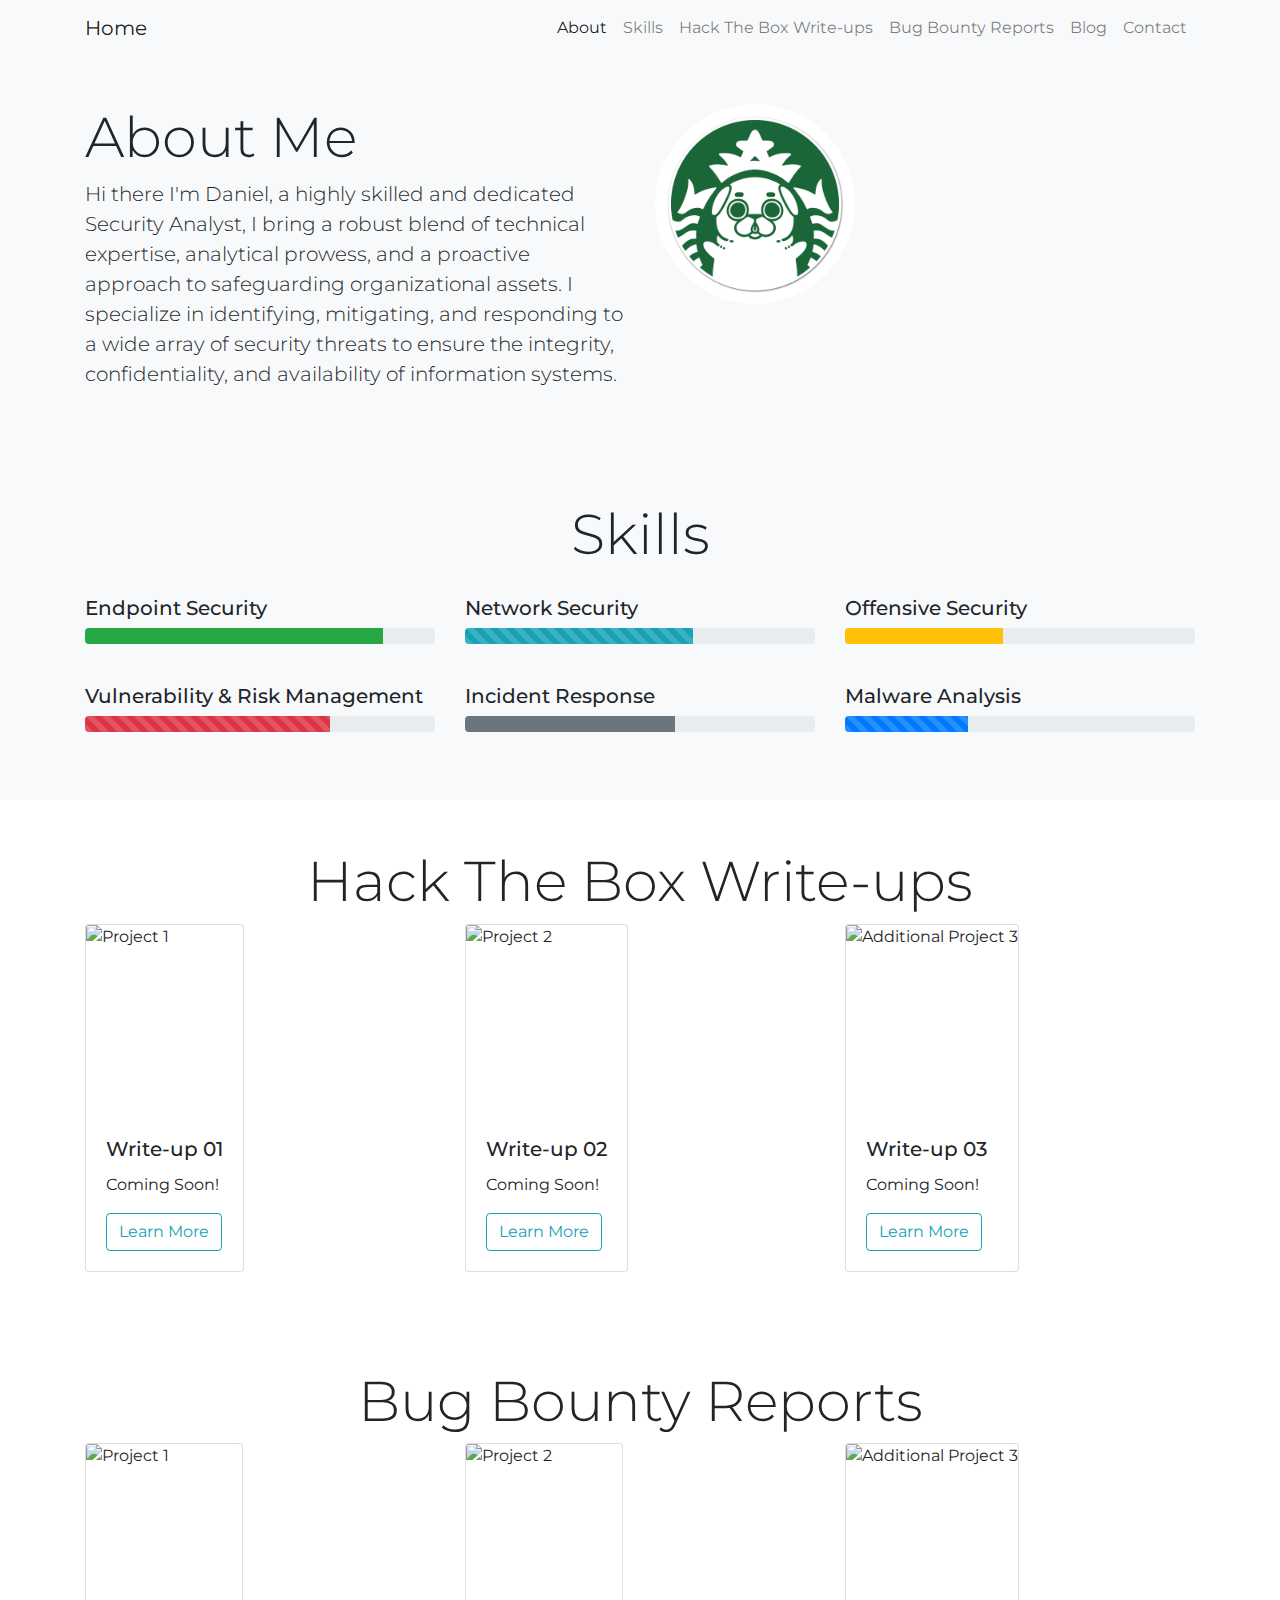
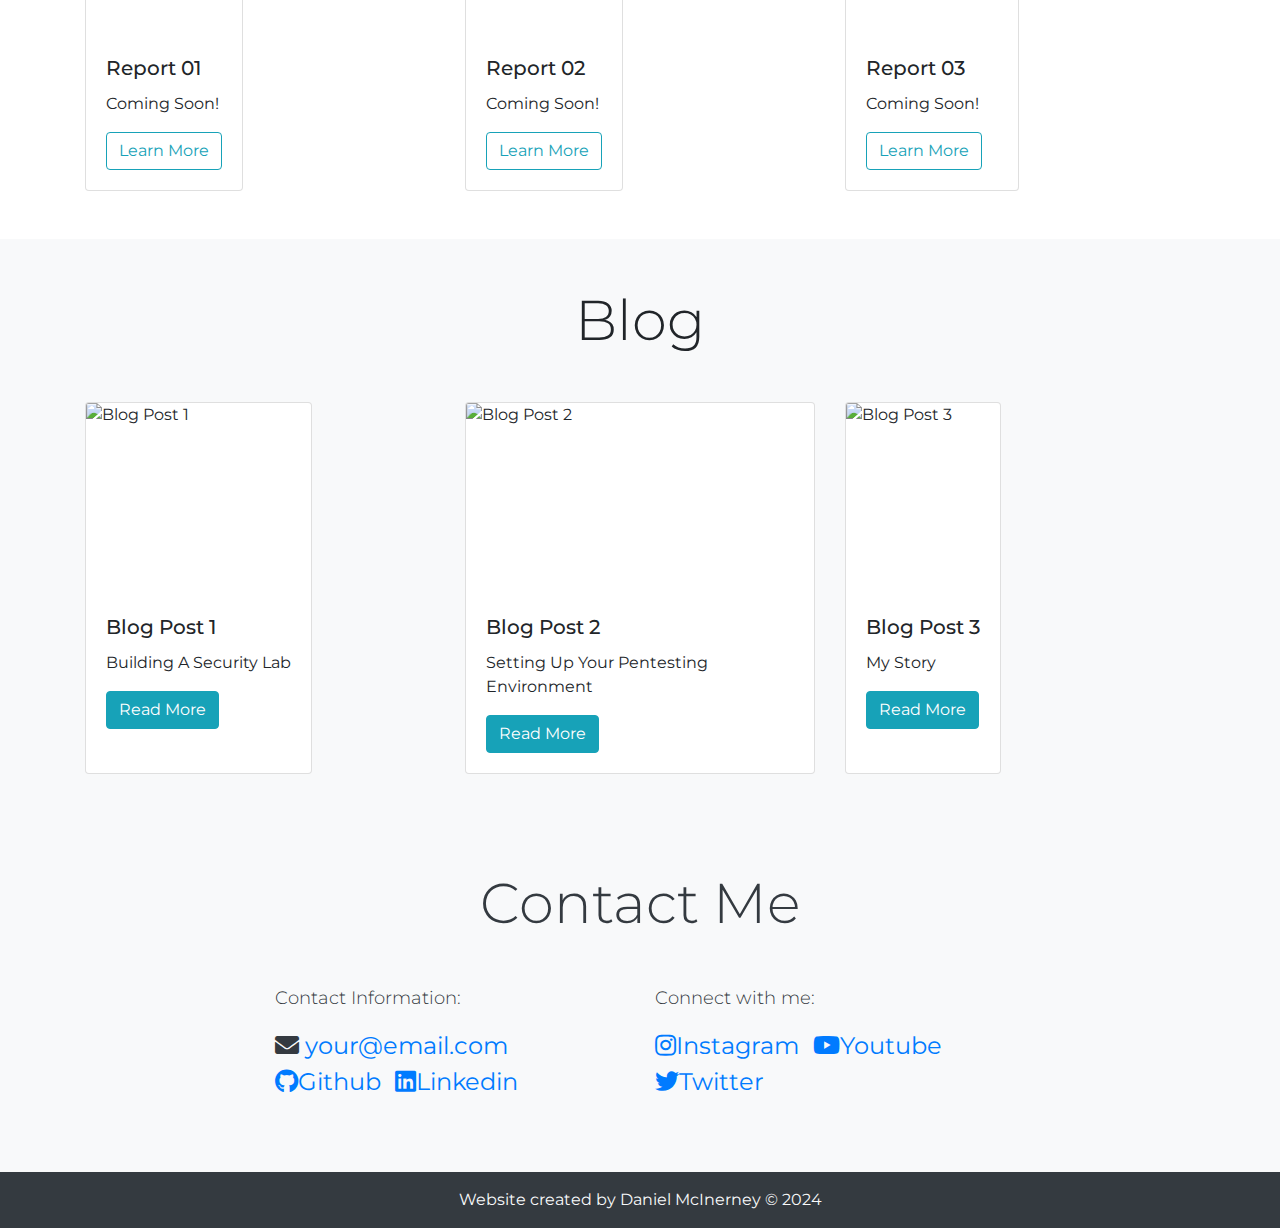
==== commit fbcffba3: "Update index.html" ====
--- a/index.html
+++ b/index.html
@@ -3,7 +3,7 @@
 <head>
     <meta charset="UTF-8">
     <meta name="viewport" content="width=device-width, initial-scale=1, shrink-to-fit=no">
-    <title>DataFitPro</title>
+    <title>TGGSecurity</title>
     <!-- Bootstrap CSS -->
     <link rel="stylesheet" href="https://stackpath.bootstrapcdn.com/bootstrap/4.5.2/css/bootstrap.min.css">
     <!-- Custom CSS -->
@@ -31,7 +31,10 @@
                         <a class="nav-link" href="#skills">Skills</a>
                     </li>
                     <li class="nav-item">
-                        <a class="nav-link" href="#daprojects">Data Analysis Projects</a>
+                        <a class="nav-link" href="#htb">Hack The Box Write-ups</a>
+                    </li>
+                    <li class="nav-item">
+                        <a class="nav-link" href="#bbr">Bug Bounty Reports</a>
                     </li>
                     <li class="nav-item">
                         <a class="nav-link" href="#blog">Blog</a>
@@ -50,7 +53,7 @@
             <div class="row">
                 <div class="col-lg-6">
                     <h2 class="display-4">About Me</h2>
-                    <p class="lead">Welcome to my portfolio! I'm a junior data analyst with a passion for turning complex data into meaningful insights. My goal is to help businesses make data-driven decisions by translating raw data into actionable information. Explore my projects to see how I use tools like SQL, Python, and Tableau to create compelling visualizations and derive insights. I look forward to connecting and exploring how I can bring value to your organization.</p>
+                    <p class="lead">Hi there I'm Daniel, a highly skilled and dedicated Security Analyst, I bring a robust blend of technical expertise, analytical prowess, and a proactive approach to safeguarding organizational assets. I specialize in identifying, mitigating, and responding to a wide array of security threats to ensure the integrity, confidentiality, and availability of information systems.</p>
                 </div>
                 <div class="col-lg-6">
                     <!-- Add an image of yourself -->
@@ -67,83 +70,62 @@
             <div class="row">
                 <!-- Skill 1 -->
                 <div class="col-md-4">
-                    <h5>Data Analysis</h5>
-                    <div class="progress">
-                        <div class="progress-bar bg-success" role="progressbar" style="width: 55%;" aria-valuenow="80" aria-valuemin="0" aria-valuemax="100"></div>
+                    <h5>Endpoint Security</h5>
+                    <div class="progress">
+                        <div class="progress-bar bg-success" role="progressbar" style="width: 85%;" aria-valuenow="80" aria-valuemin="0" aria-valuemax="100"></div>
                     </div>
                 </div>
                 <!-- Skill 2 -->
                 <div class="col-md-4">
-                    <h5>Data Engineering</h5>
+                    <h5>Network Security</h5>
                     <div class="progress">
                         <div class="progress-bar-striped bg-info" role="progressbar" style="width: 65%;" aria-valuenow="75" aria-valuemin="0" aria-valuemax="100"></div>
                     </div>
                 </div>
                 <!-- Skill 3 -->
                 <div class="col-md-4">
-                    <h5>Data Visualization</h5>
-                    <div class="progress">
-                        <div class="progress-bar bg-warning" role="progressbar" style="width: 35%;" aria-valuenow="70" aria-valuemin="0" aria-valuemax="100"></div>
+                    <h5>Offensive Security</h5>
+                    <div class="progress">
+                        <div class="progress-bar bg-warning" role="progressbar" style="width: 45%;" aria-valuenow="70" aria-valuemin="0" aria-valuemax="100"></div>
                     </div>
                 </div>
                 <!-- Skill 4 -->
                 <div class="col-md-4">
-                    <h5>Python</h5>
+                    <h5>Vulnerability & Risk Management</h5>
                     <div class="progress">
                         <div class="progress-bar-striped bg-danger" role="progressbar" style="width: 70%;" aria-valuenow="65" aria-valuemin="0" aria-valuemax="100"></div>
                     </div>
                 </div>
                 <!-- Skill 5 -->
                 <div class="col-md-4">
-                    <h5>R-Lang</h5>
-                    <div class="progress">
-                        <div class="progress-bar bg-secondary" role="progressbar" style="width: 70%;" aria-valuenow="70" aria-valuemin="0" aria-valuemax="100"></div>
+                    <h5>Incident Response</h5>
+                    <div class="progress">
+                        <div class="progress-bar bg-secondary" role="progressbar" style="width: 60%;" aria-valuenow="70" aria-valuemin="0" aria-valuemax="100"></div>
                     </div>
                 </div>
                 <!-- Skill 6 -->
                 <div class="col-md-4">
-                    <h5>SQL</h5>
-                    <div class="progress">
-                        <div class="progress-bar-striped bg-primary" role="progressbar" style="width: 45%;" aria-valuenow="75" aria-valuemin="0" aria-valuemax="100"></div>
-                    </div>
-                </div>
-                <!-- Skill 7 -->
-                <div class="col-md-4">
-                    <h5>Tableau</h5>
-                    <div class="progress">
-                        <div class="progress-bar-striped bg-primary" role="progressbar" style="width: 45%;" aria-valuenow="75" aria-valuemin="0" aria-valuemax="100"></div>
-                    </div>
-                </div> 
-                <!-- Skill 8 -->
-                <div class="col-md-4">
-                    <h5>PowerBI</h5>
-                    <div class="progress">
-                        <div class="progress-bar-striped bg-primary" role="progressbar" style="width: 45%;" aria-valuenow="75" aria-valuemin="0" aria-valuemax="100"></div>
-                    </div>
-                </div>  
-                <!-- Skill 9 -->
-                <div class="col-md-4">
-                    <h5>Machine Learning</h5>
-                    <div class="progress">
-                        <div class="progress-bar-striped bg-primary" role="progressbar" style="width: 45%;" aria-valuenow="75" aria-valuemin="0" aria-valuemax="100"></div>
-                    </div>
-                </div>                                             
+                    <h5>Malware Analysis</h5>
+                    <div class="progress">
+                        <div class="progress-bar-striped bg-primary" role="progressbar" style="width: 35%;" aria-valuenow="75" aria-valuemin="0" aria-valuemax="100"></div>
+                    </div>
+                </div>                                           
             </div>
         </div>
     </section>
 
 <!-- Data Projects Section -->
-    <section id="daprojects" class="py-5">
-        <div class="container">
-            <h2 class="display-4 text-center">Data Analysis Projects</h2>
+    <section id="htb" class="py-5">
+        <div class="container">
+            <h2 class="display-4 text-center">Hack The Box Write-ups</h2>
             <div class="row">
                 <!-- Project 1 -->
                 <div class="col-md-4 d-flex align-items-stretch">
                     <div class="card">
-                        <img src="./resources/02-images/01-dataprojects/01-nba.png" class="card-img-top" alt="Project 1">
-                        <div class="card-body">
-                            <h5 class="card-title">Project 1 - NBA Shooting Chart</h5>
-                            <p class="card-text">Visualization of the shots made by Steph Curry during the period of 2009 - 2015.</p>
+                        <img src="./resources/02-images/01-writeups/coming-soon.jpg" class="card-img-top" alt="Project 1">
+                        <div class="card-body">
+                            <h5 class="card-title">Write-up 01</h5>
+                            <p class="card-text">Coming Soon!</p>
                             <a class="btn btn-outline-info" href="#" role="button" data-toggle="modal" data-target="#pComingSoonModal">Learn More</a>
                         </div>
                     </div>
@@ -151,10 +133,10 @@
                 <!-- Project 2 -->
                 <div class="col-md-4 d-flex align-items-stretch">
                     <div class="card">
-                        <img src="./resources/02-images/01-dataprojects/02-f1.png" class="card-img-top" alt="Project 2">
-                        <div class="card-body">
-                            <h5 class="card-title">Project 2 - Formula 1 Race Progression</h5>
-                            <p class="card-text">Visualization of the race progression for each driver during the 2023 United States Grand Prix.</p>
+                        <img src="./resources/02-images/01-writeups/coming-soon.jpg" class="card-img-top" alt="Project 2">
+                        <div class="card-body">
+                            <h5 class="card-title">Write-up 02</h5>
+                            <p class="card-text">Coming Soon!</p>
                             <a class="btn btn-outline-info" href="#" role="button" data-toggle="modal" data-target="#pComingSoonModal">Learn More</a>
                         </div>
                     </div>
@@ -162,10 +144,10 @@
                 <!-- Project 3 -->
                 <div class="col-md-4 d-flex align-items-stretch">
                     <div class="card">
-                        <img src="./resources/02-images/01-dataprojects/03-sleep.png" class="card-img-top" alt="Additional Project 3">
-                        <div class="card-body">
-                            <h5 class="card-title">Project 3 - Sleep Performance & Recovery</h5>
-                            <p class="card-text">Sleep performance & recovery data analysis project.</p>
+                        <img src="./resources/02-images/01-writeups/coming-soon.jpg" class="card-img-top" alt="Additional Project 3">
+                        <div class="card-body">
+                            <h5 class="card-title">Write-up 03</h5>
+                            <p class="card-text">Coming Soon!</p>
                             <a class="btn btn-outline-info" href="#" role="button" data-toggle="modal" data-target="#pComingSoonModal">Learn More</a>
                         </div>
                     </div>
@@ -174,6 +156,47 @@
         </div>
     </section>
 
+    <!-- Bug Bounty Section -->
+<section id="bbr" class="py-5">
+    <div class="container">
+        <h2 class="display-4 text-center">Bug Bounty Reports</h2>
+        <div class="row">
+            <!-- Project 1 -->
+            <div class="col-md-4 d-flex align-items-stretch">
+                <div class="card">
+                    <img src="./resources/02-images/02-reports/coming-soon.jpg" class="card-img-top" alt="Project 1">
+                    <div class="card-body">
+                        <h5 class="card-title">Report 01</h5>
+                        <p class="card-text">Coming Soon!</p>
+                        <a class="btn btn-outline-info" href="#" role="button" data-toggle="modal" data-target="#pComingSoonModal">Learn More</a>
+                    </div>
+                </div>
+            </div>
+            <!-- Project 2 -->
+            <div class="col-md-4 d-flex align-items-stretch">
+                <div class="card">
+                    <img src="./resources/02-images/02-reports/coming-soon.jpg" class="card-img-top" alt="Project 2">
+                    <div class="card-body">
+                        <h5 class="card-title">Report 02</h5>
+                        <p class="card-text">Coming Soon!</p>
+                        <a class="btn btn-outline-info" href="#" role="button" data-toggle="modal" data-target="#pComingSoonModal">Learn More</a>
+                    </div>
+                </div>
+            </div>
+            <!-- Project 3 -->
+            <div class="col-md-4 d-flex align-items-stretch">
+                <div class="card">
+                    <img src="./resources/02-images/02-reports/coming-soon.jpg" class="card-img-top" alt="Additional Project 3">
+                    <div class="card-body">
+                        <h5 class="card-title">Report 03</h5>
+                        <p class="card-text">Coming Soon!</p>
+                        <a class="btn btn-outline-info" href="#" role="button" data-toggle="modal" data-target="#pComingSoonModal">Learn More</a>
+                    </div>
+                </div>
+            </div>
+        </div>
+    </div>
+</section>
     <!-- Blog Section -->
     <section id="blog" class="bg-light py-5">
         <div class="container">
@@ -182,10 +205,10 @@
                 <!-- Blog Post 1 -->
                 <div class="col-md-4 d-flex align-items-stretch">
                     <div class="card">
-                        <img src="./resources/02-images/02-blog/01-whoop.jpg" class="card-img-top" alt="Blog Post 1">
+                        <img src="./resources/02-images/03-blog/coming-soon.jpg" class="card-img-top" alt="Blog Post 1">
                         <div class="card-body">
                             <h5 class="card-title">Blog Post 1</h5>
-                            <p class="card-text">Using Whoop for tracking fitness data.</p>
+                            <p class="card-text">Building A Security Lab</p>
                             <a class="btn btn-info" href="#" role="button" data-toggle="modal" data-target="#bComingSoonModal">Read More</a>
                         </div>
                     </div>
@@ -193,10 +216,10 @@
                 <!-- Blog Post 2 -->
                 <div class="col-md-4 d-flex align-items-stretch">
                     <div class="card">
-                        <img src="./resources/02-images/02-blog/02-creatine.jpg" class="card-img-top" alt="Blog Post 2">
+                        <img src="./resources/02-images/03-blog/coming-soon.jpg" class="card-img-top" alt="Blog Post 2">
                         <div class="card-body">
                             <h5 class="card-title">Blog Post 2</h5>
-                            <p class="card-text">Effects of creatine monohydrate on exercise.</p>
+                            <p class="card-text">Setting Up Your Pentesting Environment</p>
                             <a class="btn btn-info" href="#" role="button" data-toggle="modal" data-target="#bComingSoonModal">Read More</a>
                         </div>
                     </div>
@@ -204,10 +227,10 @@
                 <!-- Blog Post 3 -->
                 <div class="col-md-4 d-flex align-items-stretch">
                     <div class="card">
-                        <img src="./resources/02-images/02-blog/03-mystory.png" class="card-img-top" alt="Blog Post 3">
+                        <img src="./resources/02-images/03-blog/03-mystory.png" class="card-img-top" alt="Blog Post 3">
                         <div class="card-body">
                             <h5 class="card-title">Blog Post 3</h5>
-                            <p class="card-text">My journey into the world of data analytics.</p>
+                            <p class="card-text">My Story</p>
                             <a class="btn btn-info" href="#" role="button" data-toggle="modal" data-target="#bComingSoonModal">Read More</a>
                         </div>
                     </div>
@@ -304,4 +327,4 @@
     <script src="https://stackpath.bootstrapcdn.com/bootstrap/4.5.2/js/bootstrap.min.js"></script>
 
 </body>
-</html>+</html>
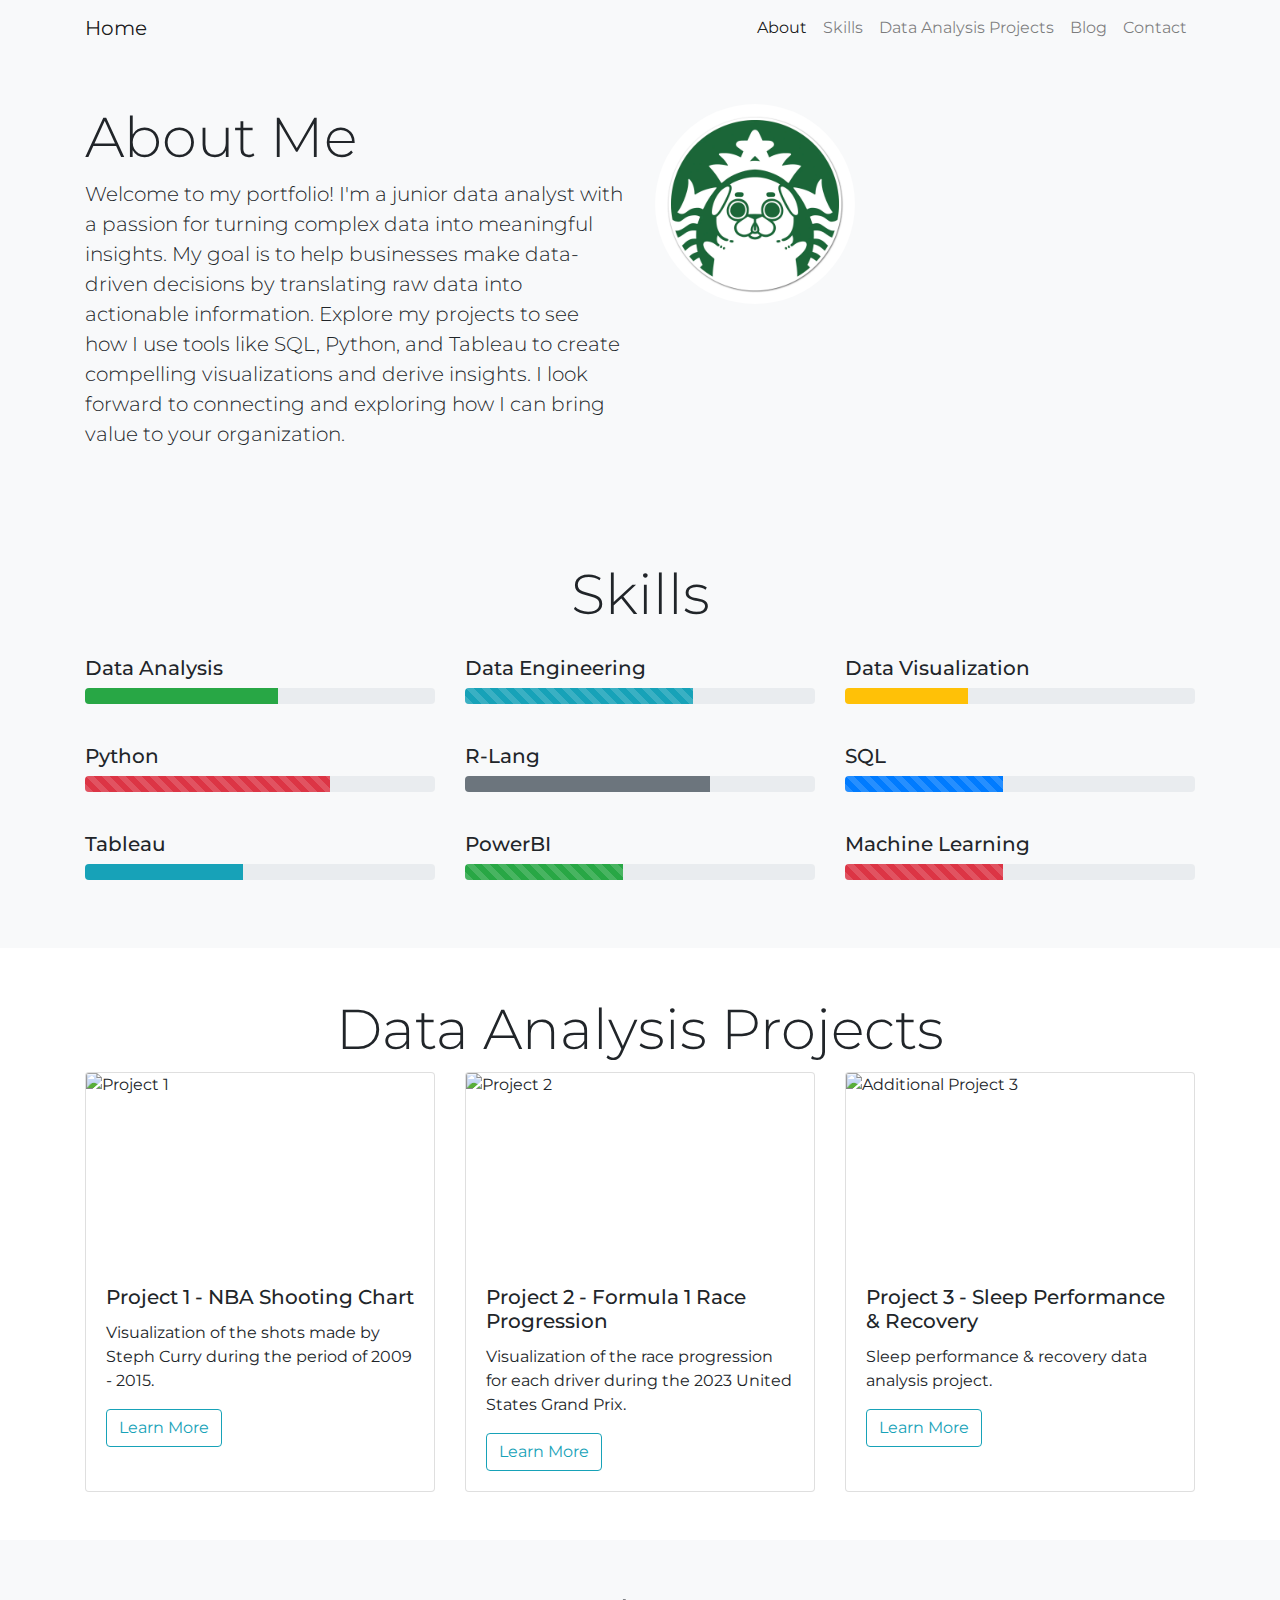
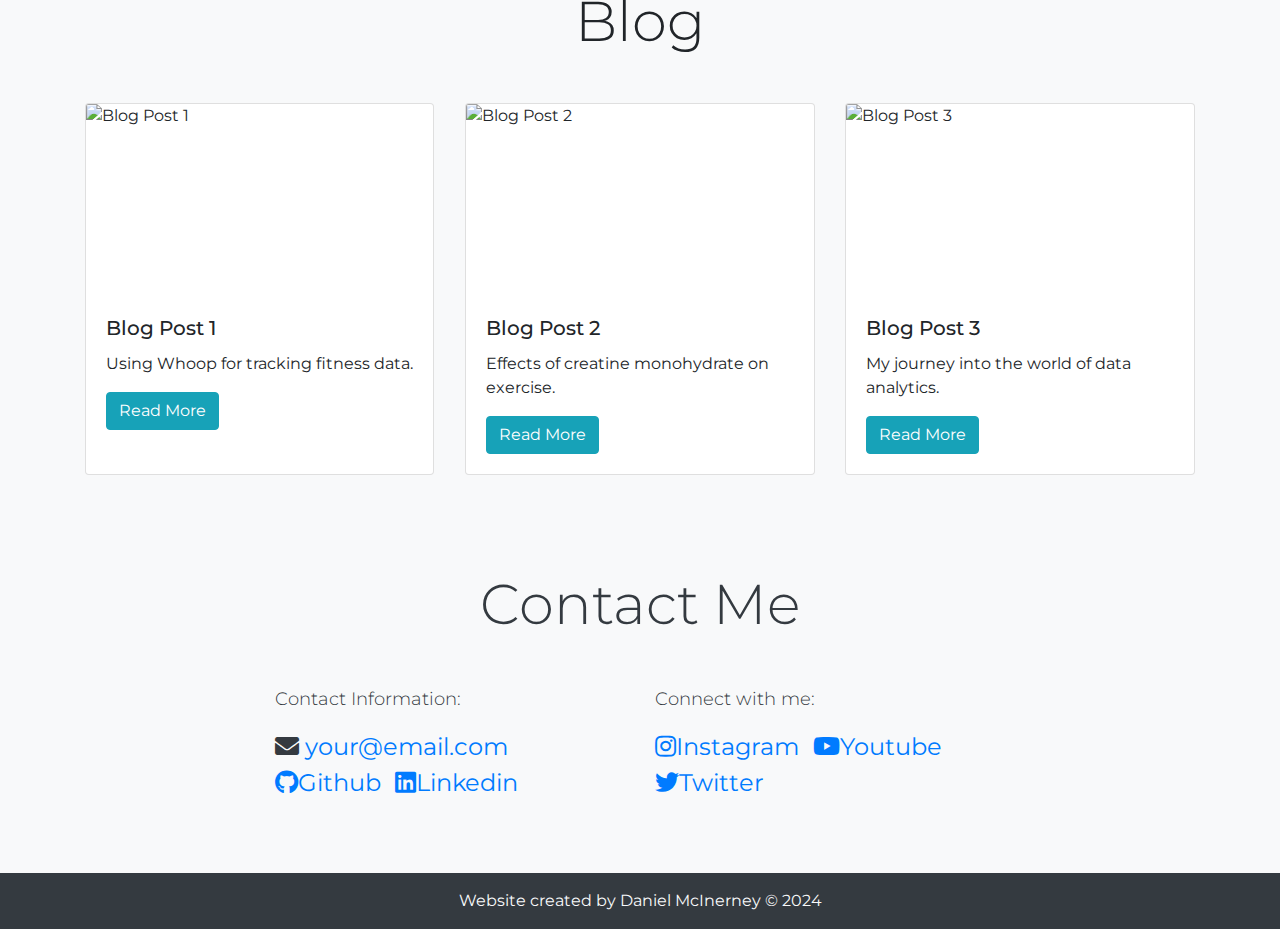
==== commit b3f3d41e: "Update index.html" ====
--- a/index.html
+++ b/index.html
@@ -3,7 +3,7 @@
 <head>
     <meta charset="UTF-8">
     <meta name="viewport" content="width=device-width, initial-scale=1, shrink-to-fit=no">
-    <title>TGGSecurity</title>
+    <title>Rebel-Analytics</title>
     <!-- Bootstrap CSS -->
     <link rel="stylesheet" href="https://stackpath.bootstrapcdn.com/bootstrap/4.5.2/css/bootstrap.min.css">
     <!-- Custom CSS -->
@@ -31,10 +31,7 @@
                         <a class="nav-link" href="#skills">Skills</a>
                     </li>
                     <li class="nav-item">
-                        <a class="nav-link" href="#htb">Hack The Box Write-ups</a>
-                    </li>
-                    <li class="nav-item">
-                        <a class="nav-link" href="#bbr">Bug Bounty Reports</a>
+                        <a class="nav-link" href="#daprojects">Data Analysis Projects</a>
                     </li>
                     <li class="nav-item">
                         <a class="nav-link" href="#blog">Blog</a>
@@ -53,7 +50,7 @@
             <div class="row">
                 <div class="col-lg-6">
                     <h2 class="display-4">About Me</h2>
-                    <p class="lead">Hi there I'm Daniel, a highly skilled and dedicated Security Analyst, I bring a robust blend of technical expertise, analytical prowess, and a proactive approach to safeguarding organizational assets. I specialize in identifying, mitigating, and responding to a wide array of security threats to ensure the integrity, confidentiality, and availability of information systems.</p>
+                    <p class="lead">Welcome to my portfolio! I'm a junior data analyst with a passion for turning complex data into meaningful insights. My goal is to help businesses make data-driven decisions by translating raw data into actionable information. Explore my projects to see how I use tools like SQL, Python, and Tableau to create compelling visualizations and derive insights. I look forward to connecting and exploring how I can bring value to your organization.</p>
                 </div>
                 <div class="col-lg-6">
                     <!-- Add an image of yourself -->
@@ -70,62 +67,83 @@
             <div class="row">
                 <!-- Skill 1 -->
                 <div class="col-md-4">
-                    <h5>Endpoint Security</h5>
-                    <div class="progress">
-                        <div class="progress-bar bg-success" role="progressbar" style="width: 85%;" aria-valuenow="80" aria-valuemin="0" aria-valuemax="100"></div>
+                    <h5>Data Analysis</h5>
+                    <div class="progress">
+                        <div class="progress-bar bg-success" role="progressbar" style="width: 55%;" aria-valuenow="80" aria-valuemin="0" aria-valuemax="100"></div>
                     </div>
                 </div>
                 <!-- Skill 2 -->
                 <div class="col-md-4">
-                    <h5>Network Security</h5>
+                    <h5>Data Engineering</h5>
                     <div class="progress">
                         <div class="progress-bar-striped bg-info" role="progressbar" style="width: 65%;" aria-valuenow="75" aria-valuemin="0" aria-valuemax="100"></div>
                     </div>
                 </div>
                 <!-- Skill 3 -->
                 <div class="col-md-4">
-                    <h5>Offensive Security</h5>
-                    <div class="progress">
-                        <div class="progress-bar bg-warning" role="progressbar" style="width: 45%;" aria-valuenow="70" aria-valuemin="0" aria-valuemax="100"></div>
+                    <h5>Data Visualization</h5>
+                    <div class="progress">
+                        <div class="progress-bar bg-warning" role="progressbar" style="width: 35%;" aria-valuenow="70" aria-valuemin="0" aria-valuemax="100"></div>
                     </div>
                 </div>
                 <!-- Skill 4 -->
                 <div class="col-md-4">
-                    <h5>Vulnerability & Risk Management</h5>
+                    <h5>Python</h5>
                     <div class="progress">
                         <div class="progress-bar-striped bg-danger" role="progressbar" style="width: 70%;" aria-valuenow="65" aria-valuemin="0" aria-valuemax="100"></div>
                     </div>
                 </div>
                 <!-- Skill 5 -->
                 <div class="col-md-4">
-                    <h5>Incident Response</h5>
-                    <div class="progress">
-                        <div class="progress-bar bg-secondary" role="progressbar" style="width: 60%;" aria-valuenow="70" aria-valuemin="0" aria-valuemax="100"></div>
+                    <h5>R-Lang</h5>
+                    <div class="progress">
+                        <div class="progress-bar bg-secondary" role="progressbar" style="width: 70%;" aria-valuenow="70" aria-valuemin="0" aria-valuemax="100"></div>
                     </div>
                 </div>
                 <!-- Skill 6 -->
                 <div class="col-md-4">
-                    <h5>Malware Analysis</h5>
-                    <div class="progress">
-                        <div class="progress-bar-striped bg-primary" role="progressbar" style="width: 35%;" aria-valuenow="75" aria-valuemin="0" aria-valuemax="100"></div>
-                    </div>
-                </div>                                           
+                    <h5>SQL</h5>
+                    <div class="progress">
+                        <div class="progress-bar-striped bg-primary" role="progressbar" style="width: 45%;" aria-valuenow="75" aria-valuemin="0" aria-valuemax="100"></div>
+                    </div>
+                </div>
+                <!-- Skill 7 -->
+                <div class="col-md-4">
+                    <h5>Tableau</h5>
+                    <div class="progress">
+                        <div class="progress-bar bg-info" role="progressbar" style="width: 45%;" aria-valuenow="75" aria-valuemin="0" aria-valuemax="100"></div>
+                    </div>
+                </div> 
+                <!-- Skill 8 -->
+                <div class="col-md-4">
+                    <h5>PowerBI</h5>
+                    <div class="progress">
+                        <div class="progress-bar-striped bg-success" role="progressbar" style="width: 45%;" aria-valuenow="75" aria-valuemin="0" aria-valuemax="100"></div>
+                    </div>
+                </div>  
+                <!-- Skill 9 -->
+                <div class="col-md-4">
+                    <h5>Machine Learning</h5>
+                    <div class="progress">
+                        <div class="progress-bar-striped bg-danger" role="progressbar" style="width: 45%;" aria-valuenow="75" aria-valuemin="0" aria-valuemax="100"></div>
+                    </div>
+                </div>                                             
             </div>
         </div>
     </section>
 
 <!-- Data Projects Section -->
-    <section id="htb" class="py-5">
-        <div class="container">
-            <h2 class="display-4 text-center">Hack The Box Write-ups</h2>
+    <section id="daprojects" class="py-5">
+        <div class="container">
+            <h2 class="display-4 text-center">Data Analysis Projects</h2>
             <div class="row">
                 <!-- Project 1 -->
                 <div class="col-md-4 d-flex align-items-stretch">
                     <div class="card">
-                        <img src="./resources/02-images/01-writeups/coming-soon.jpg" class="card-img-top" alt="Project 1">
-                        <div class="card-body">
-                            <h5 class="card-title">Write-up 01</h5>
-                            <p class="card-text">Coming Soon!</p>
+                        <img src="./resources/02-images/01-dataprojects/01-nba.png" class="card-img-top" alt="Project 1">
+                        <div class="card-body">
+                            <h5 class="card-title">Project 1 - NBA Shooting Chart</h5>
+                            <p class="card-text">Visualization of the shots made by Steph Curry during the period of 2009 - 2015.</p>
                             <a class="btn btn-outline-info" href="#" role="button" data-toggle="modal" data-target="#pComingSoonModal">Learn More</a>
                         </div>
                     </div>
@@ -133,10 +151,10 @@
                 <!-- Project 2 -->
                 <div class="col-md-4 d-flex align-items-stretch">
                     <div class="card">
-                        <img src="./resources/02-images/01-writeups/coming-soon.jpg" class="card-img-top" alt="Project 2">
-                        <div class="card-body">
-                            <h5 class="card-title">Write-up 02</h5>
-                            <p class="card-text">Coming Soon!</p>
+                        <img src="./resources/02-images/01-dataprojects/02-f1.png" class="card-img-top" alt="Project 2">
+                        <div class="card-body">
+                            <h5 class="card-title">Project 2 - Formula 1 Race Progression</h5>
+                            <p class="card-text">Visualization of the race progression for each driver during the 2023 United States Grand Prix.</p>
                             <a class="btn btn-outline-info" href="#" role="button" data-toggle="modal" data-target="#pComingSoonModal">Learn More</a>
                         </div>
                     </div>
@@ -144,10 +162,10 @@
                 <!-- Project 3 -->
                 <div class="col-md-4 d-flex align-items-stretch">
                     <div class="card">
-                        <img src="./resources/02-images/01-writeups/coming-soon.jpg" class="card-img-top" alt="Additional Project 3">
-                        <div class="card-body">
-                            <h5 class="card-title">Write-up 03</h5>
-                            <p class="card-text">Coming Soon!</p>
+                        <img src="./resources/02-images/01-dataprojects/03-sleep.png" class="card-img-top" alt="Additional Project 3">
+                        <div class="card-body">
+                            <h5 class="card-title">Project 3 - Sleep Performance & Recovery</h5>
+                            <p class="card-text">Sleep performance & recovery data analysis project.</p>
                             <a class="btn btn-outline-info" href="#" role="button" data-toggle="modal" data-target="#pComingSoonModal">Learn More</a>
                         </div>
                     </div>
@@ -156,47 +174,6 @@
         </div>
     </section>
 
-    <!-- Bug Bounty Section -->
-<section id="bbr" class="py-5">
-    <div class="container">
-        <h2 class="display-4 text-center">Bug Bounty Reports</h2>
-        <div class="row">
-            <!-- Project 1 -->
-            <div class="col-md-4 d-flex align-items-stretch">
-                <div class="card">
-                    <img src="./resources/02-images/02-reports/coming-soon.jpg" class="card-img-top" alt="Project 1">
-                    <div class="card-body">
-                        <h5 class="card-title">Report 01</h5>
-                        <p class="card-text">Coming Soon!</p>
-                        <a class="btn btn-outline-info" href="#" role="button" data-toggle="modal" data-target="#pComingSoonModal">Learn More</a>
-                    </div>
-                </div>
-            </div>
-            <!-- Project 2 -->
-            <div class="col-md-4 d-flex align-items-stretch">
-                <div class="card">
-                    <img src="./resources/02-images/02-reports/coming-soon.jpg" class="card-img-top" alt="Project 2">
-                    <div class="card-body">
-                        <h5 class="card-title">Report 02</h5>
-                        <p class="card-text">Coming Soon!</p>
-                        <a class="btn btn-outline-info" href="#" role="button" data-toggle="modal" data-target="#pComingSoonModal">Learn More</a>
-                    </div>
-                </div>
-            </div>
-            <!-- Project 3 -->
-            <div class="col-md-4 d-flex align-items-stretch">
-                <div class="card">
-                    <img src="./resources/02-images/02-reports/coming-soon.jpg" class="card-img-top" alt="Additional Project 3">
-                    <div class="card-body">
-                        <h5 class="card-title">Report 03</h5>
-                        <p class="card-text">Coming Soon!</p>
-                        <a class="btn btn-outline-info" href="#" role="button" data-toggle="modal" data-target="#pComingSoonModal">Learn More</a>
-                    </div>
-                </div>
-            </div>
-        </div>
-    </div>
-</section>
     <!-- Blog Section -->
     <section id="blog" class="bg-light py-5">
         <div class="container">
@@ -205,10 +182,10 @@
                 <!-- Blog Post 1 -->
                 <div class="col-md-4 d-flex align-items-stretch">
                     <div class="card">
-                        <img src="./resources/02-images/03-blog/coming-soon.jpg" class="card-img-top" alt="Blog Post 1">
+                        <img src="./resources/02-images/02-blog/01-whoop.jpg" class="card-img-top" alt="Blog Post 1">
                         <div class="card-body">
                             <h5 class="card-title">Blog Post 1</h5>
-                            <p class="card-text">Building A Security Lab</p>
+                            <p class="card-text">Using Whoop for tracking fitness data.</p>
                             <a class="btn btn-info" href="#" role="button" data-toggle="modal" data-target="#bComingSoonModal">Read More</a>
                         </div>
                     </div>
@@ -216,10 +193,10 @@
                 <!-- Blog Post 2 -->
                 <div class="col-md-4 d-flex align-items-stretch">
                     <div class="card">
-                        <img src="./resources/02-images/03-blog/coming-soon.jpg" class="card-img-top" alt="Blog Post 2">
+                        <img src="./resources/02-images/02-blog/02-creatine.jpg" class="card-img-top" alt="Blog Post 2">
                         <div class="card-body">
                             <h5 class="card-title">Blog Post 2</h5>
-                            <p class="card-text">Setting Up Your Pentesting Environment</p>
+                            <p class="card-text">Effects of creatine monohydrate on exercise.</p>
                             <a class="btn btn-info" href="#" role="button" data-toggle="modal" data-target="#bComingSoonModal">Read More</a>
                         </div>
                     </div>
@@ -227,10 +204,10 @@
                 <!-- Blog Post 3 -->
                 <div class="col-md-4 d-flex align-items-stretch">
                     <div class="card">
-                        <img src="./resources/02-images/03-blog/03-mystory.png" class="card-img-top" alt="Blog Post 3">
+                        <img src="./resources/02-images/02-blog/03-mystory.png" class="card-img-top" alt="Blog Post 3">
                         <div class="card-body">
                             <h5 class="card-title">Blog Post 3</h5>
-                            <p class="card-text">My Story</p>
+                            <p class="card-text">My journey into the world of data analytics.</p>
                             <a class="btn btn-info" href="#" role="button" data-toggle="modal" data-target="#bComingSoonModal">Read More</a>
                         </div>
                     </div>
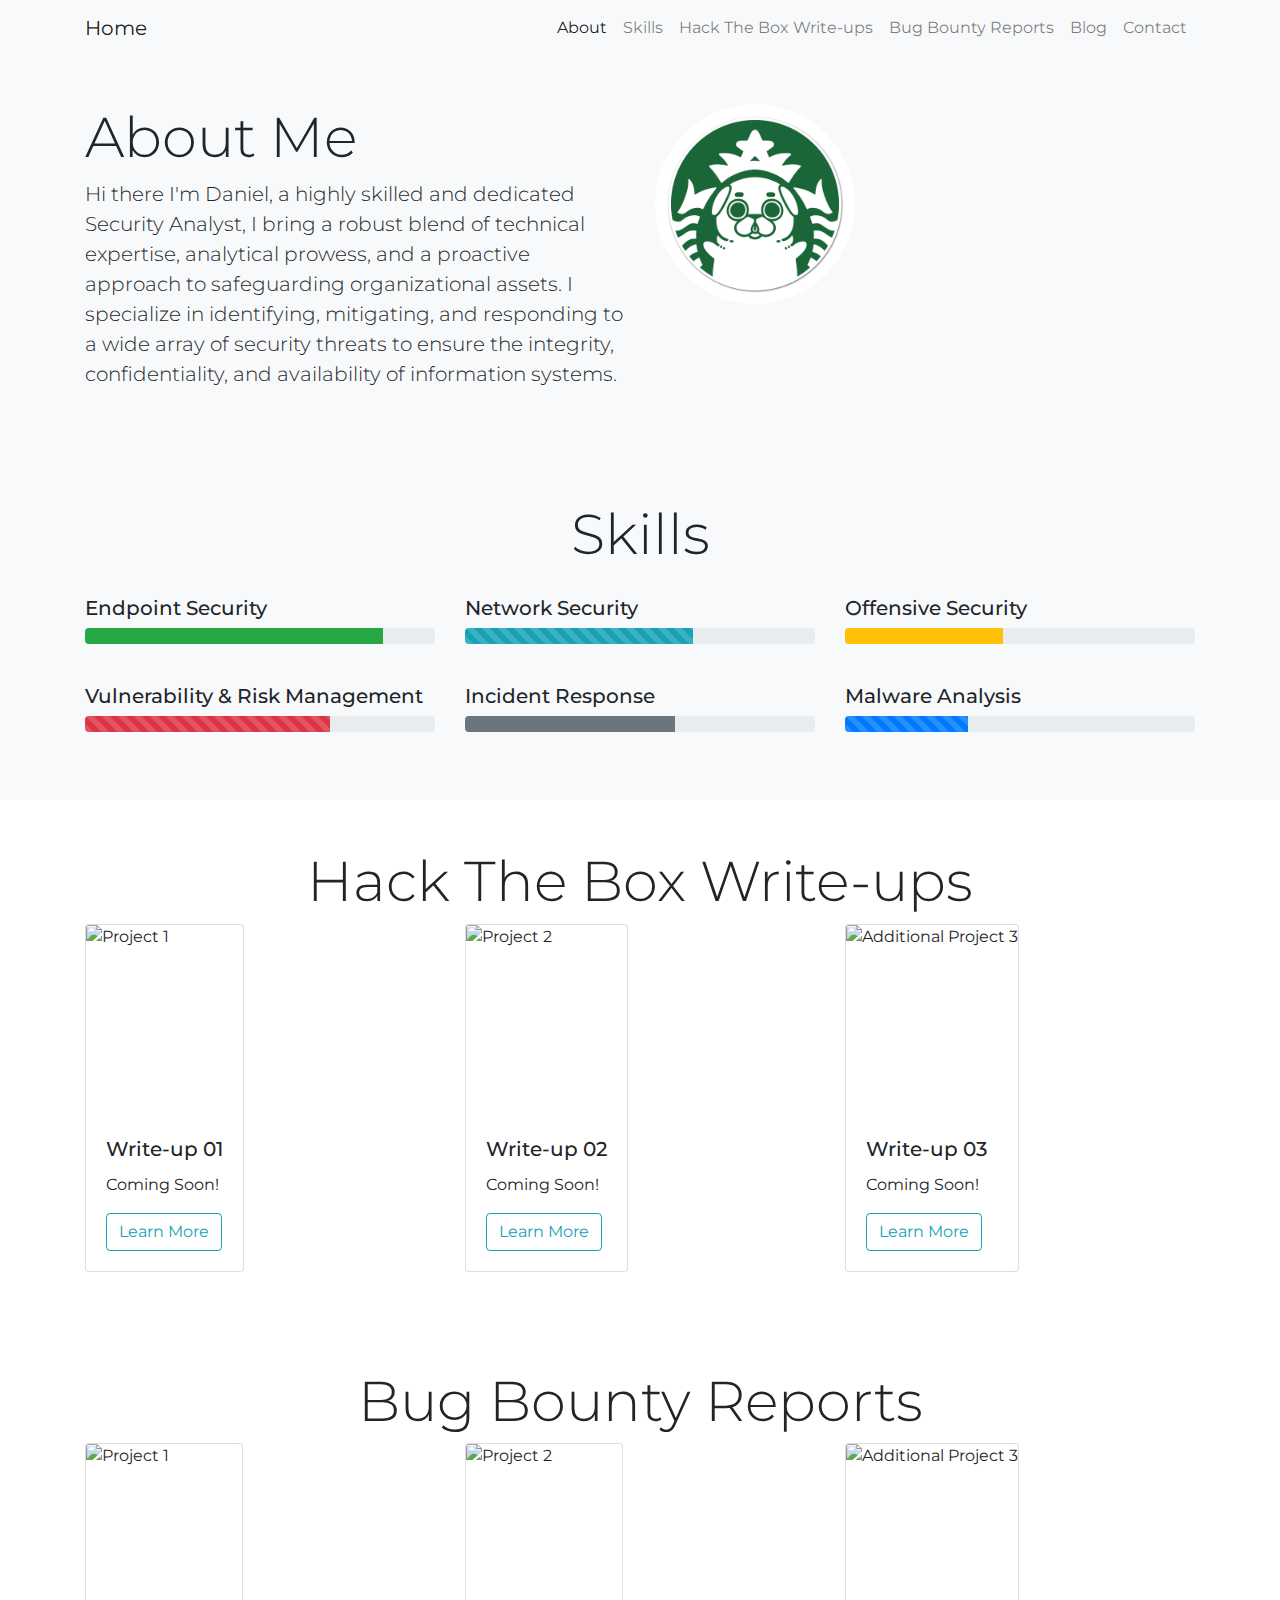
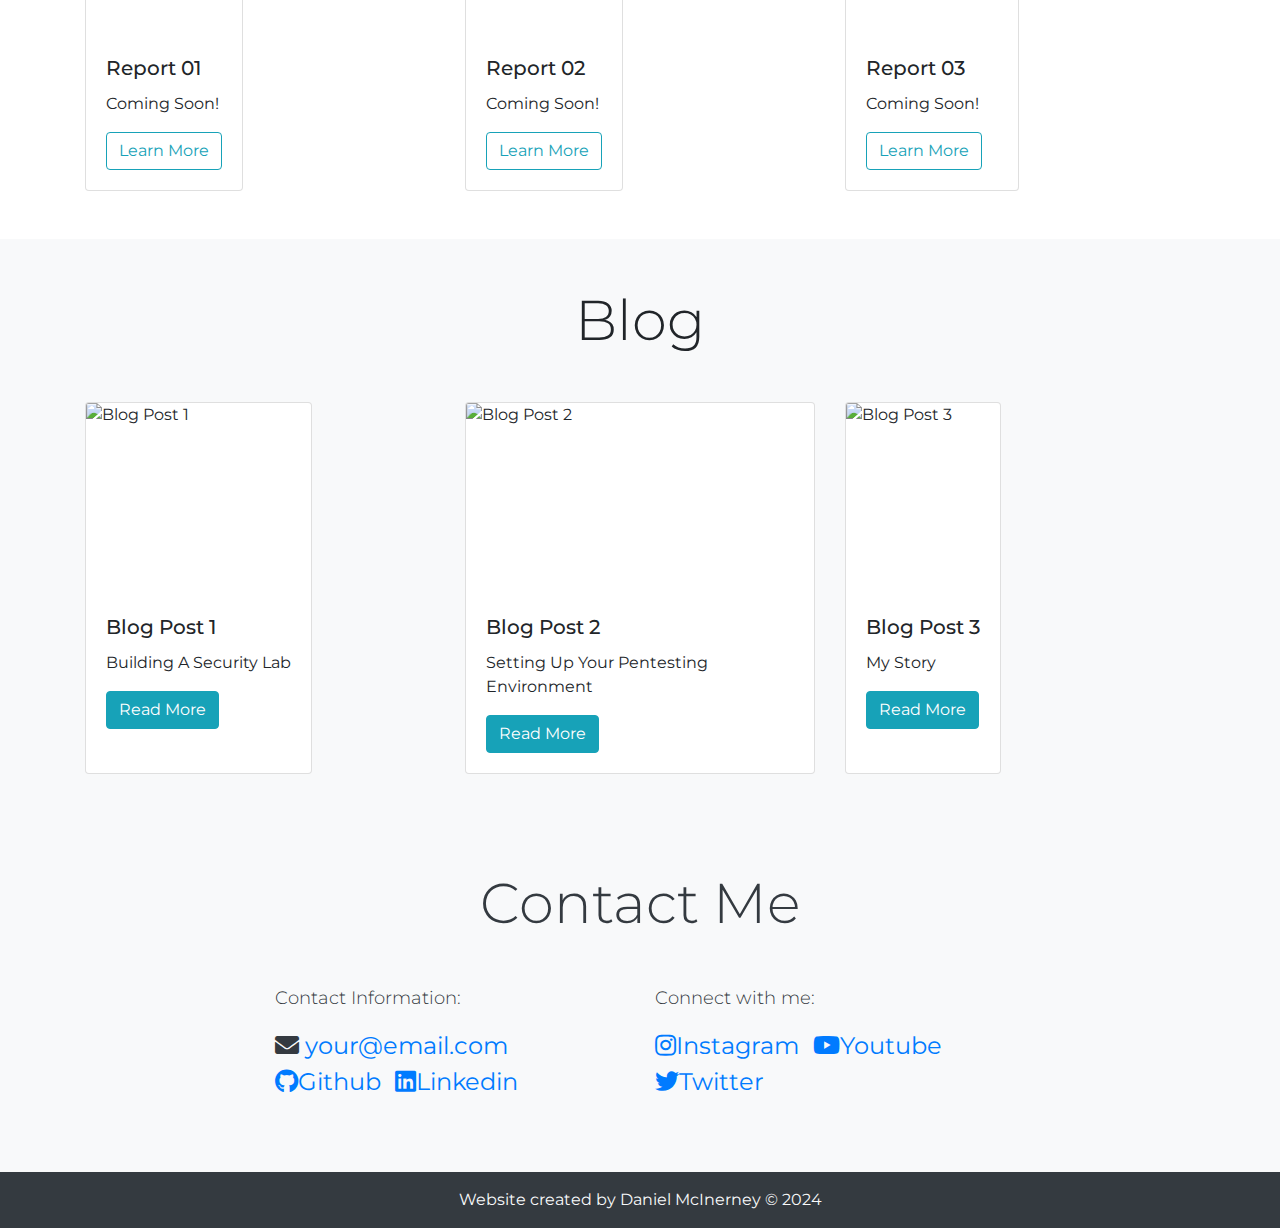
==== commit 0956d202: "Update index.html" ====
--- a/index.html
+++ b/index.html
@@ -3,7 +3,7 @@
 <head>
     <meta charset="UTF-8">
     <meta name="viewport" content="width=device-width, initial-scale=1, shrink-to-fit=no">
-    <title>Rebel-Analytics</title>
+    <title>Rebel-Security</title>
     <!-- Bootstrap CSS -->
     <link rel="stylesheet" href="https://stackpath.bootstrapcdn.com/bootstrap/4.5.2/css/bootstrap.min.css">
     <!-- Custom CSS -->
@@ -31,7 +31,10 @@
                         <a class="nav-link" href="#skills">Skills</a>
                     </li>
                     <li class="nav-item">
-                        <a class="nav-link" href="#daprojects">Data Analysis Projects</a>
+                        <a class="nav-link" href="#htb">Hack The Box Write-ups</a>
+                    </li>
+                    <li class="nav-item">
+                        <a class="nav-link" href="#bbr">Bug Bounty Reports</a>
                     </li>
                     <li class="nav-item">
                         <a class="nav-link" href="#blog">Blog</a>
@@ -50,7 +53,7 @@
             <div class="row">
                 <div class="col-lg-6">
                     <h2 class="display-4">About Me</h2>
-                    <p class="lead">Welcome to my portfolio! I'm a junior data analyst with a passion for turning complex data into meaningful insights. My goal is to help businesses make data-driven decisions by translating raw data into actionable information. Explore my projects to see how I use tools like SQL, Python, and Tableau to create compelling visualizations and derive insights. I look forward to connecting and exploring how I can bring value to your organization.</p>
+                    <p class="lead">Hi there I'm Daniel, a highly skilled and dedicated Security Analyst, I bring a robust blend of technical expertise, analytical prowess, and a proactive approach to safeguarding organizational assets. I specialize in identifying, mitigating, and responding to a wide array of security threats to ensure the integrity, confidentiality, and availability of information systems.</p>
                 </div>
                 <div class="col-lg-6">
                     <!-- Add an image of yourself -->
@@ -67,83 +70,62 @@
             <div class="row">
                 <!-- Skill 1 -->
                 <div class="col-md-4">
-                    <h5>Data Analysis</h5>
-                    <div class="progress">
-                        <div class="progress-bar bg-success" role="progressbar" style="width: 55%;" aria-valuenow="80" aria-valuemin="0" aria-valuemax="100"></div>
+                    <h5>Endpoint Security</h5>
+                    <div class="progress">
+                        <div class="progress-bar bg-success" role="progressbar" style="width: 85%;" aria-valuenow="80" aria-valuemin="0" aria-valuemax="100"></div>
                     </div>
                 </div>
                 <!-- Skill 2 -->
                 <div class="col-md-4">
-                    <h5>Data Engineering</h5>
+                    <h5>Network Security</h5>
                     <div class="progress">
                         <div class="progress-bar-striped bg-info" role="progressbar" style="width: 65%;" aria-valuenow="75" aria-valuemin="0" aria-valuemax="100"></div>
                     </div>
                 </div>
                 <!-- Skill 3 -->
                 <div class="col-md-4">
-                    <h5>Data Visualization</h5>
-                    <div class="progress">
-                        <div class="progress-bar bg-warning" role="progressbar" style="width: 35%;" aria-valuenow="70" aria-valuemin="0" aria-valuemax="100"></div>
+                    <h5>Offensive Security</h5>
+                    <div class="progress">
+                        <div class="progress-bar bg-warning" role="progressbar" style="width: 45%;" aria-valuenow="70" aria-valuemin="0" aria-valuemax="100"></div>
                     </div>
                 </div>
                 <!-- Skill 4 -->
                 <div class="col-md-4">
-                    <h5>Python</h5>
+                    <h5>Vulnerability & Risk Management</h5>
                     <div class="progress">
                         <div class="progress-bar-striped bg-danger" role="progressbar" style="width: 70%;" aria-valuenow="65" aria-valuemin="0" aria-valuemax="100"></div>
                     </div>
                 </div>
                 <!-- Skill 5 -->
                 <div class="col-md-4">
-                    <h5>R-Lang</h5>
-                    <div class="progress">
-                        <div class="progress-bar bg-secondary" role="progressbar" style="width: 70%;" aria-valuenow="70" aria-valuemin="0" aria-valuemax="100"></div>
+                    <h5>Incident Response</h5>
+                    <div class="progress">
+                        <div class="progress-bar bg-secondary" role="progressbar" style="width: 60%;" aria-valuenow="70" aria-valuemin="0" aria-valuemax="100"></div>
                     </div>
                 </div>
                 <!-- Skill 6 -->
                 <div class="col-md-4">
-                    <h5>SQL</h5>
-                    <div class="progress">
-                        <div class="progress-bar-striped bg-primary" role="progressbar" style="width: 45%;" aria-valuenow="75" aria-valuemin="0" aria-valuemax="100"></div>
-                    </div>
-                </div>
-                <!-- Skill 7 -->
-                <div class="col-md-4">
-                    <h5>Tableau</h5>
-                    <div class="progress">
-                        <div class="progress-bar bg-info" role="progressbar" style="width: 45%;" aria-valuenow="75" aria-valuemin="0" aria-valuemax="100"></div>
-                    </div>
-                </div> 
-                <!-- Skill 8 -->
-                <div class="col-md-4">
-                    <h5>PowerBI</h5>
-                    <div class="progress">
-                        <div class="progress-bar-striped bg-success" role="progressbar" style="width: 45%;" aria-valuenow="75" aria-valuemin="0" aria-valuemax="100"></div>
-                    </div>
-                </div>  
-                <!-- Skill 9 -->
-                <div class="col-md-4">
-                    <h5>Machine Learning</h5>
-                    <div class="progress">
-                        <div class="progress-bar-striped bg-danger" role="progressbar" style="width: 45%;" aria-valuenow="75" aria-valuemin="0" aria-valuemax="100"></div>
-                    </div>
-                </div>                                             
+                    <h5>Malware Analysis</h5>
+                    <div class="progress">
+                        <div class="progress-bar-striped bg-primary" role="progressbar" style="width: 35%;" aria-valuenow="75" aria-valuemin="0" aria-valuemax="100"></div>
+                    </div>
+                </div>                                           
             </div>
         </div>
     </section>
 
 <!-- Data Projects Section -->
-    <section id="daprojects" class="py-5">
-        <div class="container">
-            <h2 class="display-4 text-center">Data Analysis Projects</h2>
+    <section id="htb" class="py-5">
+        <div class="container">
+            <h2 class="display-4 text-center">Hack The Box Write-ups</h2>
             <div class="row">
                 <!-- Project 1 -->
                 <div class="col-md-4 d-flex align-items-stretch">
                     <div class="card">
-                        <img src="./resources/02-images/01-dataprojects/01-nba.png" class="card-img-top" alt="Project 1">
-                        <div class="card-body">
-                            <h5 class="card-title">Project 1 - NBA Shooting Chart</h5>
-                            <p class="card-text">Visualization of the shots made by Steph Curry during the period of 2009 - 2015.</p>
+                        <img src="./resources/02-images/01-writeups/coming-soon.jpg" class="card-img-top" alt="Project 1">
+                        <div class="card-body">
+                            <h5 class="card-title">Write-up 01</h5>
+                            <p class="card-text">Coming Soon!</p>
                             <a class="btn btn-outline-info" href="#" role="button" data-toggle="modal" data-target="#pComingSoonModal">Learn More</a>
                         </div>
                     </div>
@@ -151,10 +133,10 @@
                 <!-- Project 2 -->
                 <div class="col-md-4 d-flex align-items-stretch">
                     <div class="card">
-                        <img src="./resources/02-images/01-dataprojects/02-f1.png" class="card-img-top" alt="Project 2">
-                        <div class="card-body">
-                            <h5 class="card-title">Project 2 - Formula 1 Race Progression</h5>
-                            <p class="card-text">Visualization of the race progression for each driver during the 2023 United States Grand Prix.</p>
+                        <img src="./resources/02-images/01-writeups/coming-soon.jpg" class="card-img-top" alt="Project 2">
+                        <div class="card-body">
+                            <h5 class="card-title">Write-up 02</h5>
+                            <p class="card-text">Coming Soon!</p>
                             <a class="btn btn-outline-info" href="#" role="button" data-toggle="modal" data-target="#pComingSoonModal">Learn More</a>
                         </div>
                     </div>
@@ -162,10 +144,10 @@
                 <!-- Project 3 -->
                 <div class="col-md-4 d-flex align-items-stretch">
                     <div class="card">
-                        <img src="./resources/02-images/01-dataprojects/03-sleep.png" class="card-img-top" alt="Additional Project 3">
-                        <div class="card-body">
-                            <h5 class="card-title">Project 3 - Sleep Performance & Recovery</h5>
-                            <p class="card-text">Sleep performance & recovery data analysis project.</p>
+                        <img src="./resources/02-images/01-writeups/coming-soon.jpg" class="card-img-top" alt="Additional Project 3">
+                        <div class="card-body">
+                            <h5 class="card-title">Write-up 03</h5>
+                            <p class="card-text">Coming Soon!</p>
                             <a class="btn btn-outline-info" href="#" role="button" data-toggle="modal" data-target="#pComingSoonModal">Learn More</a>
                         </div>
                     </div>
@@ -174,6 +156,47 @@
         </div>
     </section>
 
+    <!-- Bug Bounty Section -->
+<section id="bbr" class="py-5">
+    <div class="container">
+        <h2 class="display-4 text-center">Bug Bounty Reports</h2>
+        <div class="row">
+            <!-- Project 1 -->
+            <div class="col-md-4 d-flex align-items-stretch">
+                <div class="card">
+                    <img src="./resources/02-images/02-reports/coming-soon.jpg" class="card-img-top" alt="Project 1">
+                    <div class="card-body">
+                        <h5 class="card-title">Report 01</h5>
+                        <p class="card-text">Coming Soon!</p>
+                        <a class="btn btn-outline-info" href="#" role="button" data-toggle="modal" data-target="#pComingSoonModal">Learn More</a>
+                    </div>
+                </div>
+            </div>
+            <!-- Project 2 -->
+            <div class="col-md-4 d-flex align-items-stretch">
+                <div class="card">
+                    <img src="./resources/02-images/02-reports/coming-soon.jpg" class="card-img-top" alt="Project 2">
+                    <div class="card-body">
+                        <h5 class="card-title">Report 02</h5>
+                        <p class="card-text">Coming Soon!</p>
+                        <a class="btn btn-outline-info" href="#" role="button" data-toggle="modal" data-target="#pComingSoonModal">Learn More</a>
+                    </div>
+                </div>
+            </div>
+            <!-- Project 3 -->
+            <div class="col-md-4 d-flex align-items-stretch">
+                <div class="card">
+                    <img src="./resources/02-images/02-reports/coming-soon.jpg" class="card-img-top" alt="Additional Project 3">
+                    <div class="card-body">
+                        <h5 class="card-title">Report 03</h5>
+                        <p class="card-text">Coming Soon!</p>
+                        <a class="btn btn-outline-info" href="#" role="button" data-toggle="modal" data-target="#pComingSoonModal">Learn More</a>
+                    </div>
+                </div>
+            </div>
+        </div>
+    </div>
+</section>
     <!-- Blog Section -->
     <section id="blog" class="bg-light py-5">
         <div class="container">
@@ -182,10 +205,10 @@
                 <!-- Blog Post 1 -->
                 <div class="col-md-4 d-flex align-items-stretch">
                     <div class="card">
-                        <img src="./resources/02-images/02-blog/01-whoop.jpg" class="card-img-top" alt="Blog Post 1">
+                        <img src="./resources/02-images/03-blog/coming-soon.jpg" class="card-img-top" alt="Blog Post 1">
                         <div class="card-body">
                             <h5 class="card-title">Blog Post 1</h5>
-                            <p class="card-text">Using Whoop for tracking fitness data.</p>
+                            <p class="card-text">Building A Security Lab</p>
                             <a class="btn btn-info" href="#" role="button" data-toggle="modal" data-target="#bComingSoonModal">Read More</a>
                         </div>
                     </div>
@@ -193,10 +216,10 @@
                 <!-- Blog Post 2 -->
                 <div class="col-md-4 d-flex align-items-stretch">
                     <div class="card">
-                        <img src="./resources/02-images/02-blog/02-creatine.jpg" class="card-img-top" alt="Blog Post 2">
+                        <img src="./resources/02-images/03-blog/coming-soon.jpg" class="card-img-top" alt="Blog Post 2">
                         <div class="card-body">
                             <h5 class="card-title">Blog Post 2</h5>
-                            <p class="card-text">Effects of creatine monohydrate on exercise.</p>
+                            <p class="card-text">Setting Up Your Pentesting Environment</p>
                             <a class="btn btn-info" href="#" role="button" data-toggle="modal" data-target="#bComingSoonModal">Read More</a>
                         </div>
                     </div>
@@ -204,10 +227,10 @@
                 <!-- Blog Post 3 -->
                 <div class="col-md-4 d-flex align-items-stretch">
                     <div class="card">
-                        <img src="./resources/02-images/02-blog/03-mystory.png" class="card-img-top" alt="Blog Post 3">
+                        <img src="./resources/02-images/03-blog/03-mystory.png" class="card-img-top" alt="Blog Post 3">
                         <div class="card-body">
                             <h5 class="card-title">Blog Post 3</h5>
-                            <p class="card-text">My journey into the world of data analytics.</p>
+                            <p class="card-text">My Story</p>
                             <a class="btn btn-info" href="#" role="button" data-toggle="modal" data-target="#bComingSoonModal">Read More</a>
                         </div>
                     </div>
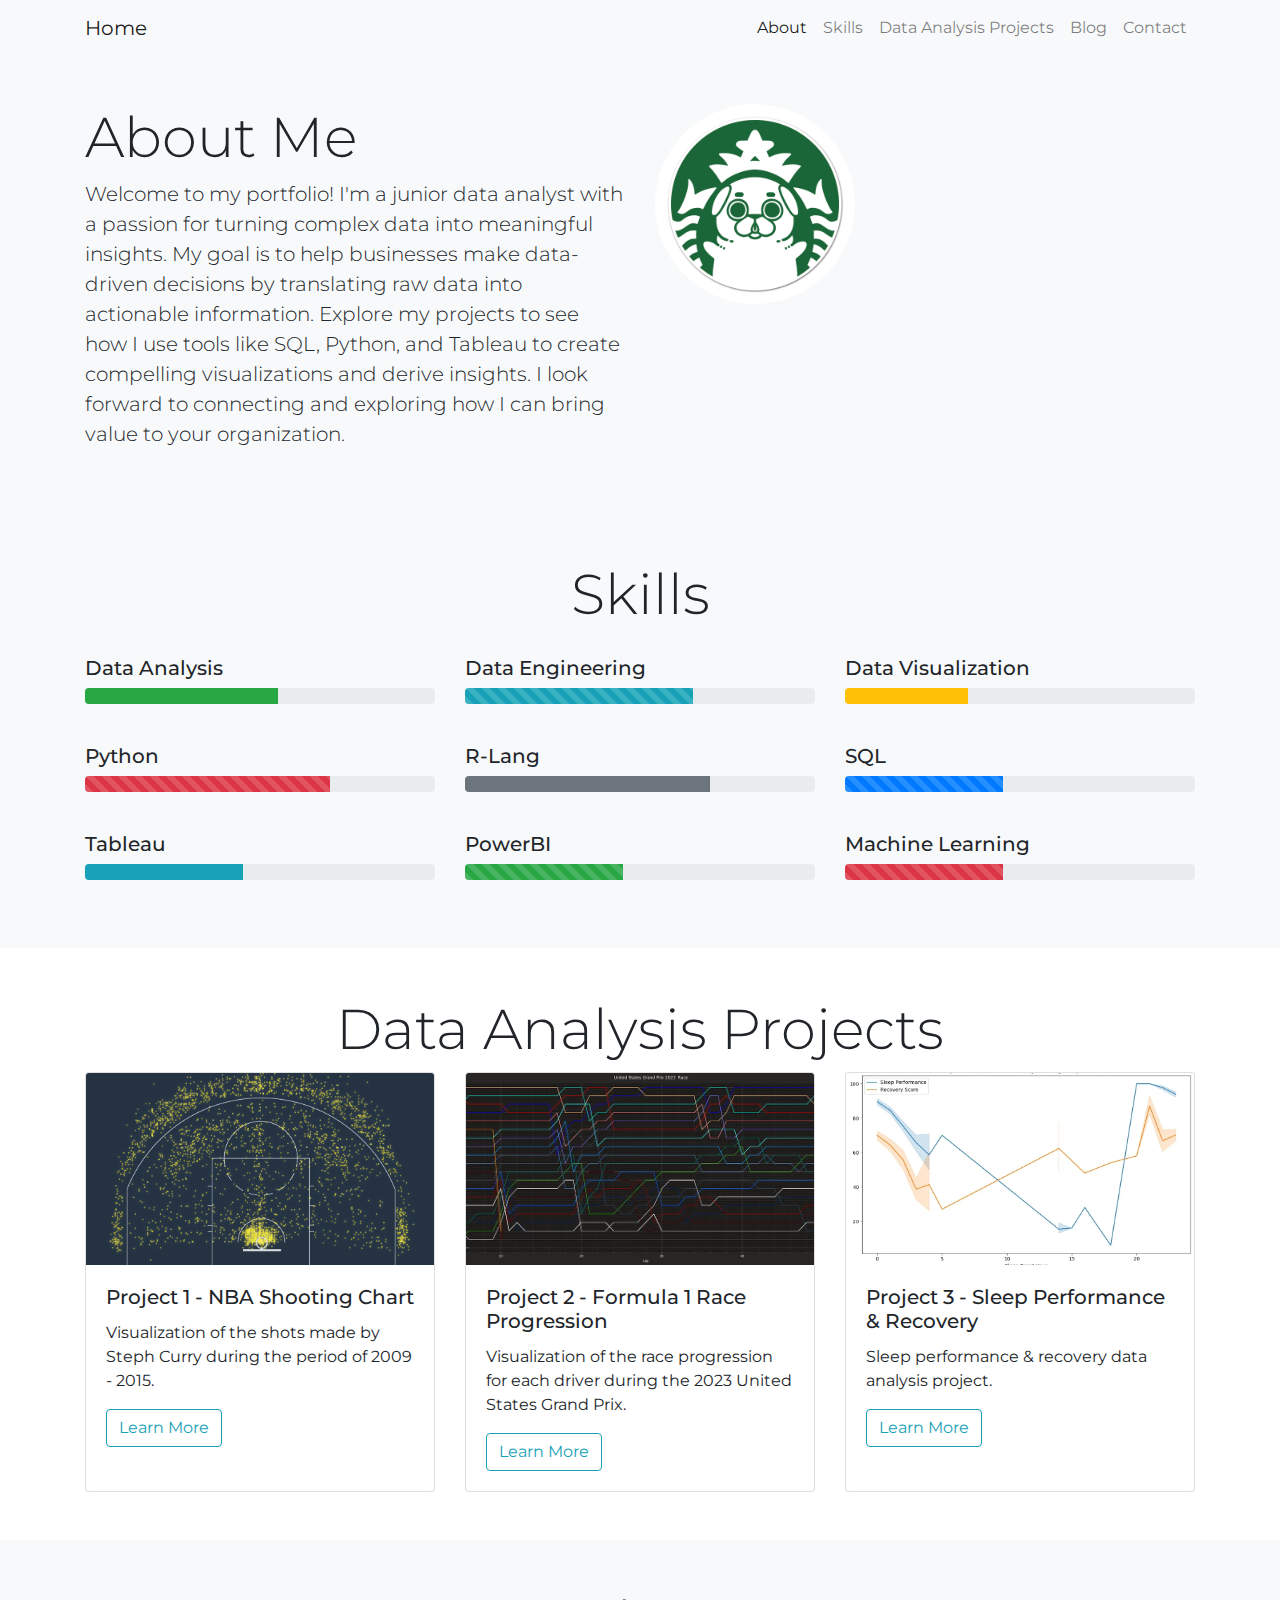
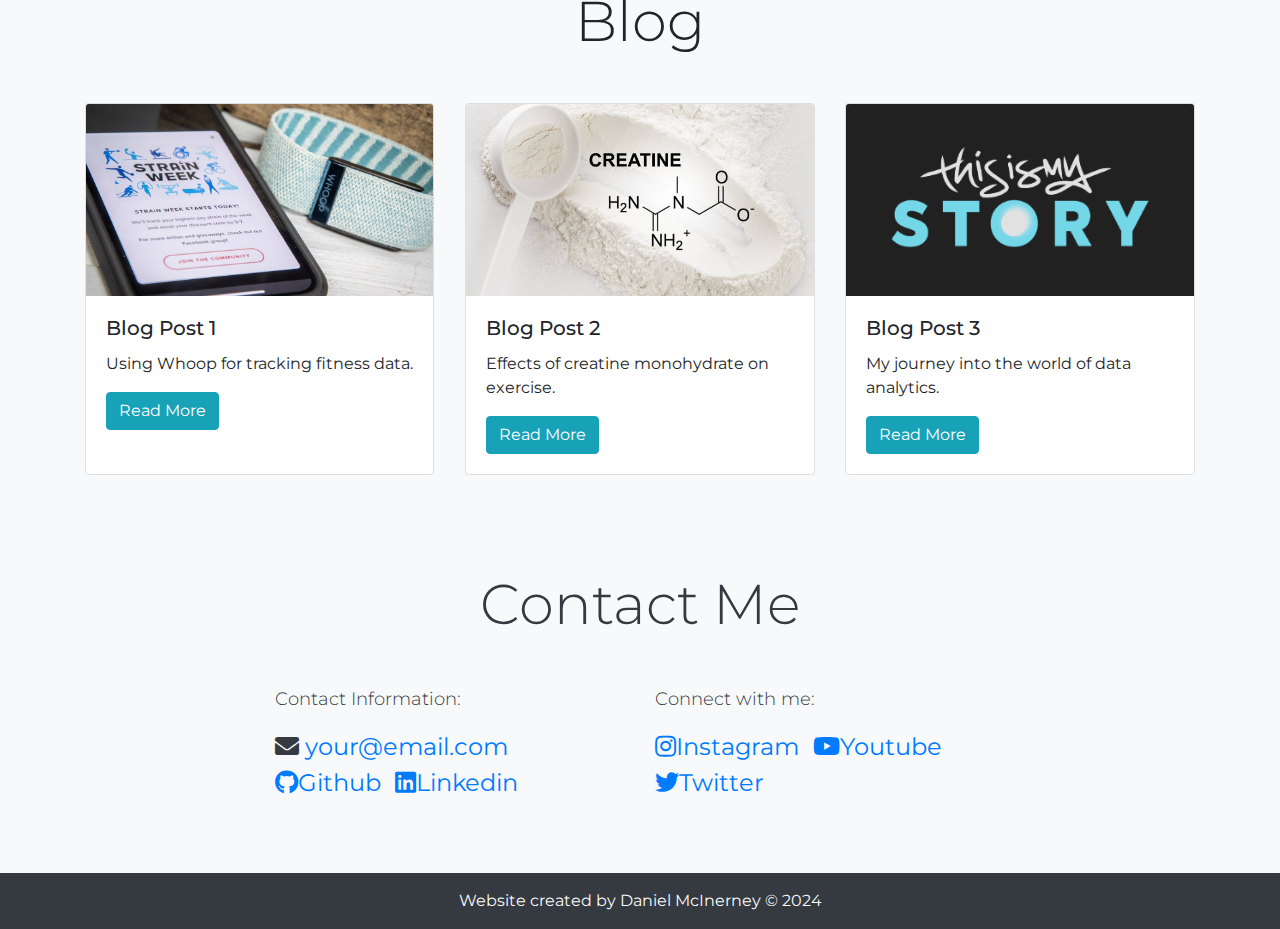
==== commit 05eeb5ef: "Add files via upload" ====
--- a/index.html
+++ b/index.html
@@ -3,7 +3,7 @@
 <head>
     <meta charset="UTF-8">
     <meta name="viewport" content="width=device-width, initial-scale=1, shrink-to-fit=no">
-    <title>Rebel-Security</title>
+    <title>Rebel-Analytics</title>
     <!-- Bootstrap CSS -->
     <link rel="stylesheet" href="https://stackpath.bootstrapcdn.com/bootstrap/4.5.2/css/bootstrap.min.css">
     <!-- Custom CSS -->
@@ -31,10 +31,7 @@
                         <a class="nav-link" href="#skills">Skills</a>
                     </li>
                     <li class="nav-item">
-                        <a class="nav-link" href="#htb">Hack The Box Write-ups</a>
-                    </li>
-                    <li class="nav-item">
-                        <a class="nav-link" href="#bbr">Bug Bounty Reports</a>
+                        <a class="nav-link" href="#daprojects">Data Analysis Projects</a>
                     </li>
                     <li class="nav-item">
                         <a class="nav-link" href="#blog">Blog</a>
@@ -53,7 +50,7 @@
             <div class="row">
                 <div class="col-lg-6">
                     <h2 class="display-4">About Me</h2>
-                    <p class="lead">Hi there I'm Daniel, a highly skilled and dedicated Security Analyst, I bring a robust blend of technical expertise, analytical prowess, and a proactive approach to safeguarding organizational assets. I specialize in identifying, mitigating, and responding to a wide array of security threats to ensure the integrity, confidentiality, and availability of information systems.</p>
+                    <p class="lead">Welcome to my portfolio! I'm a junior data analyst with a passion for turning complex data into meaningful insights. My goal is to help businesses make data-driven decisions by translating raw data into actionable information. Explore my projects to see how I use tools like SQL, Python, and Tableau to create compelling visualizations and derive insights. I look forward to connecting and exploring how I can bring value to your organization.</p>
                 </div>
                 <div class="col-lg-6">
                     <!-- Add an image of yourself -->
@@ -70,62 +67,83 @@
             <div class="row">
                 <!-- Skill 1 -->
                 <div class="col-md-4">
-                    <h5>Endpoint Security</h5>
-                    <div class="progress">
-                        <div class="progress-bar bg-success" role="progressbar" style="width: 85%;" aria-valuenow="80" aria-valuemin="0" aria-valuemax="100"></div>
+                    <h5>Data Analysis</h5>
+                    <div class="progress">
+                        <div class="progress-bar bg-success" role="progressbar" style="width: 55%;" aria-valuenow="80" aria-valuemin="0" aria-valuemax="100"></div>
                     </div>
                 </div>
                 <!-- Skill 2 -->
                 <div class="col-md-4">
-                    <h5>Network Security</h5>
+                    <h5>Data Engineering</h5>
                     <div class="progress">
                         <div class="progress-bar-striped bg-info" role="progressbar" style="width: 65%;" aria-valuenow="75" aria-valuemin="0" aria-valuemax="100"></div>
                     </div>
                 </div>
                 <!-- Skill 3 -->
                 <div class="col-md-4">
-                    <h5>Offensive Security</h5>
-                    <div class="progress">
-                        <div class="progress-bar bg-warning" role="progressbar" style="width: 45%;" aria-valuenow="70" aria-valuemin="0" aria-valuemax="100"></div>
+                    <h5>Data Visualization</h5>
+                    <div class="progress">
+                        <div class="progress-bar bg-warning" role="progressbar" style="width: 35%;" aria-valuenow="70" aria-valuemin="0" aria-valuemax="100"></div>
                     </div>
                 </div>
                 <!-- Skill 4 -->
                 <div class="col-md-4">
-                    <h5>Vulnerability & Risk Management</h5>
+                    <h5>Python</h5>
                     <div class="progress">
                         <div class="progress-bar-striped bg-danger" role="progressbar" style="width: 70%;" aria-valuenow="65" aria-valuemin="0" aria-valuemax="100"></div>
                     </div>
                 </div>
                 <!-- Skill 5 -->
                 <div class="col-md-4">
-                    <h5>Incident Response</h5>
-                    <div class="progress">
-                        <div class="progress-bar bg-secondary" role="progressbar" style="width: 60%;" aria-valuenow="70" aria-valuemin="0" aria-valuemax="100"></div>
+                    <h5>R-Lang</h5>
+                    <div class="progress">
+                        <div class="progress-bar bg-secondary" role="progressbar" style="width: 70%;" aria-valuenow="70" aria-valuemin="0" aria-valuemax="100"></div>
                     </div>
                 </div>
                 <!-- Skill 6 -->
                 <div class="col-md-4">
-                    <h5>Malware Analysis</h5>
-                    <div class="progress">
-                        <div class="progress-bar-striped bg-primary" role="progressbar" style="width: 35%;" aria-valuenow="75" aria-valuemin="0" aria-valuemax="100"></div>
-                    </div>
-                </div>                                           
+                    <h5>SQL</h5>
+                    <div class="progress">
+                        <div class="progress-bar-striped bg-primary" role="progressbar" style="width: 45%;" aria-valuenow="75" aria-valuemin="0" aria-valuemax="100"></div>
+                    </div>
+                </div>
+                <!-- Skill 7 -->
+                <div class="col-md-4">
+                    <h5>Tableau</h5>
+                    <div class="progress">
+                        <div class="progress-bar bg-info" role="progressbar" style="width: 45%;" aria-valuenow="75" aria-valuemin="0" aria-valuemax="100"></div>
+                    </div>
+                </div> 
+                <!-- Skill 8 -->
+                <div class="col-md-4">
+                    <h5>PowerBI</h5>
+                    <div class="progress">
+                        <div class="progress-bar-striped bg-success" role="progressbar" style="width: 45%;" aria-valuenow="75" aria-valuemin="0" aria-valuemax="100"></div>
+                    </div>
+                </div>  
+                <!-- Skill 9 -->
+                <div class="col-md-4">
+                    <h5>Machine Learning</h5>
+                    <div class="progress">
+                        <div class="progress-bar-striped bg-danger" role="progressbar" style="width: 45%;" aria-valuenow="75" aria-valuemin="0" aria-valuemax="100"></div>
+                    </div>
+                </div>                                             
             </div>
         </div>
     </section>
 
 <!-- Data Projects Section -->
-    <section id="htb" class="py-5">
-        <div class="container">
-            <h2 class="display-4 text-center">Hack The Box Write-ups</h2>
+    <section id="daprojects" class="py-5">
+        <div class="container">
+            <h2 class="display-4 text-center">Data Analysis Projects</h2>
             <div class="row">
                 <!-- Project 1 -->
                 <div class="col-md-4 d-flex align-items-stretch">
                     <div class="card">
-                        <img src="./resources/02-images/01-writeups/coming-soon.jpg" class="card-img-top" alt="Project 1">
-                        <div class="card-body">
-                            <h5 class="card-title">Write-up 01</h5>
-                            <p class="card-text">Coming Soon!</p>
+                        <img src="./resources/02-images/01-dataprojects/01-nba.png" class="card-img-top" alt="Project 1">
+                        <div class="card-body">
+                            <h5 class="card-title">Project 1 - NBA Shooting Chart</h5>
+                            <p class="card-text">Visualization of the shots made by Steph Curry during the period of 2009 - 2015.</p>
                             <a class="btn btn-outline-info" href="#" role="button" data-toggle="modal" data-target="#pComingSoonModal">Learn More</a>
                         </div>
                     </div>
@@ -133,10 +151,10 @@
                 <!-- Project 2 -->
                 <div class="col-md-4 d-flex align-items-stretch">
                     <div class="card">
-                        <img src="./resources/02-images/01-writeups/coming-soon.jpg" class="card-img-top" alt="Project 2">
-                        <div class="card-body">
-                            <h5 class="card-title">Write-up 02</h5>
-                            <p class="card-text">Coming Soon!</p>
+                        <img src="./resources/02-images/01-dataprojects/02-f1.png" class="card-img-top" alt="Project 2">
+                        <div class="card-body">
+                            <h5 class="card-title">Project 2 - Formula 1 Race Progression</h5>
+                            <p class="card-text">Visualization of the race progression for each driver during the 2023 United States Grand Prix.</p>
                             <a class="btn btn-outline-info" href="#" role="button" data-toggle="modal" data-target="#pComingSoonModal">Learn More</a>
                         </div>
                     </div>
@@ -144,10 +162,10 @@
                 <!-- Project 3 -->
                 <div class="col-md-4 d-flex align-items-stretch">
                     <div class="card">
-                        <img src="./resources/02-images/01-writeups/coming-soon.jpg" class="card-img-top" alt="Additional Project 3">
-                        <div class="card-body">
-                            <h5 class="card-title">Write-up 03</h5>
-                            <p class="card-text">Coming Soon!</p>
+                        <img src="./resources/02-images/01-dataprojects/03-sleep.png" class="card-img-top" alt="Additional Project 3">
+                        <div class="card-body">
+                            <h5 class="card-title">Project 3 - Sleep Performance & Recovery</h5>
+                            <p class="card-text">Sleep performance & recovery data analysis project.</p>
                             <a class="btn btn-outline-info" href="#" role="button" data-toggle="modal" data-target="#pComingSoonModal">Learn More</a>
                         </div>
                     </div>
@@ -156,47 +174,6 @@
         </div>
     </section>
 
-    <!-- Bug Bounty Section -->
-<section id="bbr" class="py-5">
-    <div class="container">
-        <h2 class="display-4 text-center">Bug Bounty Reports</h2>
-        <div class="row">
-            <!-- Project 1 -->
-            <div class="col-md-4 d-flex align-items-stretch">
-                <div class="card">
-                    <img src="./resources/02-images/02-reports/coming-soon.jpg" class="card-img-top" alt="Project 1">
-                    <div class="card-body">
-                        <h5 class="card-title">Report 01</h5>
-                        <p class="card-text">Coming Soon!</p>
-                        <a class="btn btn-outline-info" href="#" role="button" data-toggle="modal" data-target="#pComingSoonModal">Learn More</a>
-                    </div>
-                </div>
-            </div>
-            <!-- Project 2 -->
-            <div class="col-md-4 d-flex align-items-stretch">
-                <div class="card">
-                    <img src="./resources/02-images/02-reports/coming-soon.jpg" class="card-img-top" alt="Project 2">
-                    <div class="card-body">
-                        <h5 class="card-title">Report 02</h5>
-                        <p class="card-text">Coming Soon!</p>
-                        <a class="btn btn-outline-info" href="#" role="button" data-toggle="modal" data-target="#pComingSoonModal">Learn More</a>
-                    </div>
-                </div>
-            </div>
-            <!-- Project 3 -->
-            <div class="col-md-4 d-flex align-items-stretch">
-                <div class="card">
-                    <img src="./resources/02-images/02-reports/coming-soon.jpg" class="card-img-top" alt="Additional Project 3">
-                    <div class="card-body">
-                        <h5 class="card-title">Report 03</h5>
-                        <p class="card-text">Coming Soon!</p>
-                        <a class="btn btn-outline-info" href="#" role="button" data-toggle="modal" data-target="#pComingSoonModal">Learn More</a>
-                    </div>
-                </div>
-            </div>
-        </div>
-    </div>
-</section>
     <!-- Blog Section -->
     <section id="blog" class="bg-light py-5">
         <div class="container">
@@ -205,10 +182,10 @@
                 <!-- Blog Post 1 -->
                 <div class="col-md-4 d-flex align-items-stretch">
                     <div class="card">
-                        <img src="./resources/02-images/03-blog/coming-soon.jpg" class="card-img-top" alt="Blog Post 1">
+                        <img src="./resources/02-images/02-blog/01-whoop.jpg" class="card-img-top" alt="Blog Post 1">
                         <div class="card-body">
                             <h5 class="card-title">Blog Post 1</h5>
-                            <p class="card-text">Building A Security Lab</p>
+                            <p class="card-text">Using Whoop for tracking fitness data.</p>
                             <a class="btn btn-info" href="#" role="button" data-toggle="modal" data-target="#bComingSoonModal">Read More</a>
                         </div>
                     </div>
@@ -216,10 +193,10 @@
                 <!-- Blog Post 2 -->
                 <div class="col-md-4 d-flex align-items-stretch">
                     <div class="card">
-                        <img src="./resources/02-images/03-blog/coming-soon.jpg" class="card-img-top" alt="Blog Post 2">
+                        <img src="./resources/02-images/02-blog/02-creatine.jpg" class="card-img-top" alt="Blog Post 2">
                         <div class="card-body">
                             <h5 class="card-title">Blog Post 2</h5>
-                            <p class="card-text">Setting Up Your Pentesting Environment</p>
+                            <p class="card-text">Effects of creatine monohydrate on exercise.</p>
                             <a class="btn btn-info" href="#" role="button" data-toggle="modal" data-target="#bComingSoonModal">Read More</a>
                         </div>
                     </div>
@@ -227,10 +204,10 @@
                 <!-- Blog Post 3 -->
                 <div class="col-md-4 d-flex align-items-stretch">
                     <div class="card">
-                        <img src="./resources/02-images/03-blog/03-mystory.png" class="card-img-top" alt="Blog Post 3">
+                        <img src="./resources/02-images/02-blog/03-mystory.png" class="card-img-top" alt="Blog Post 3">
                         <div class="card-body">
                             <h5 class="card-title">Blog Post 3</h5>
-                            <p class="card-text">My Story</p>
+                            <p class="card-text">My journey into the world of data analytics.</p>
                             <a class="btn btn-info" href="#" role="button" data-toggle="modal" data-target="#bComingSoonModal">Read More</a>
                         </div>
                     </div>
@@ -327,4 +304,4 @@
     <script src="https://stackpath.bootstrapcdn.com/bootstrap/4.5.2/js/bootstrap.min.js"></script>
 
 </body>
-</html>
+</html>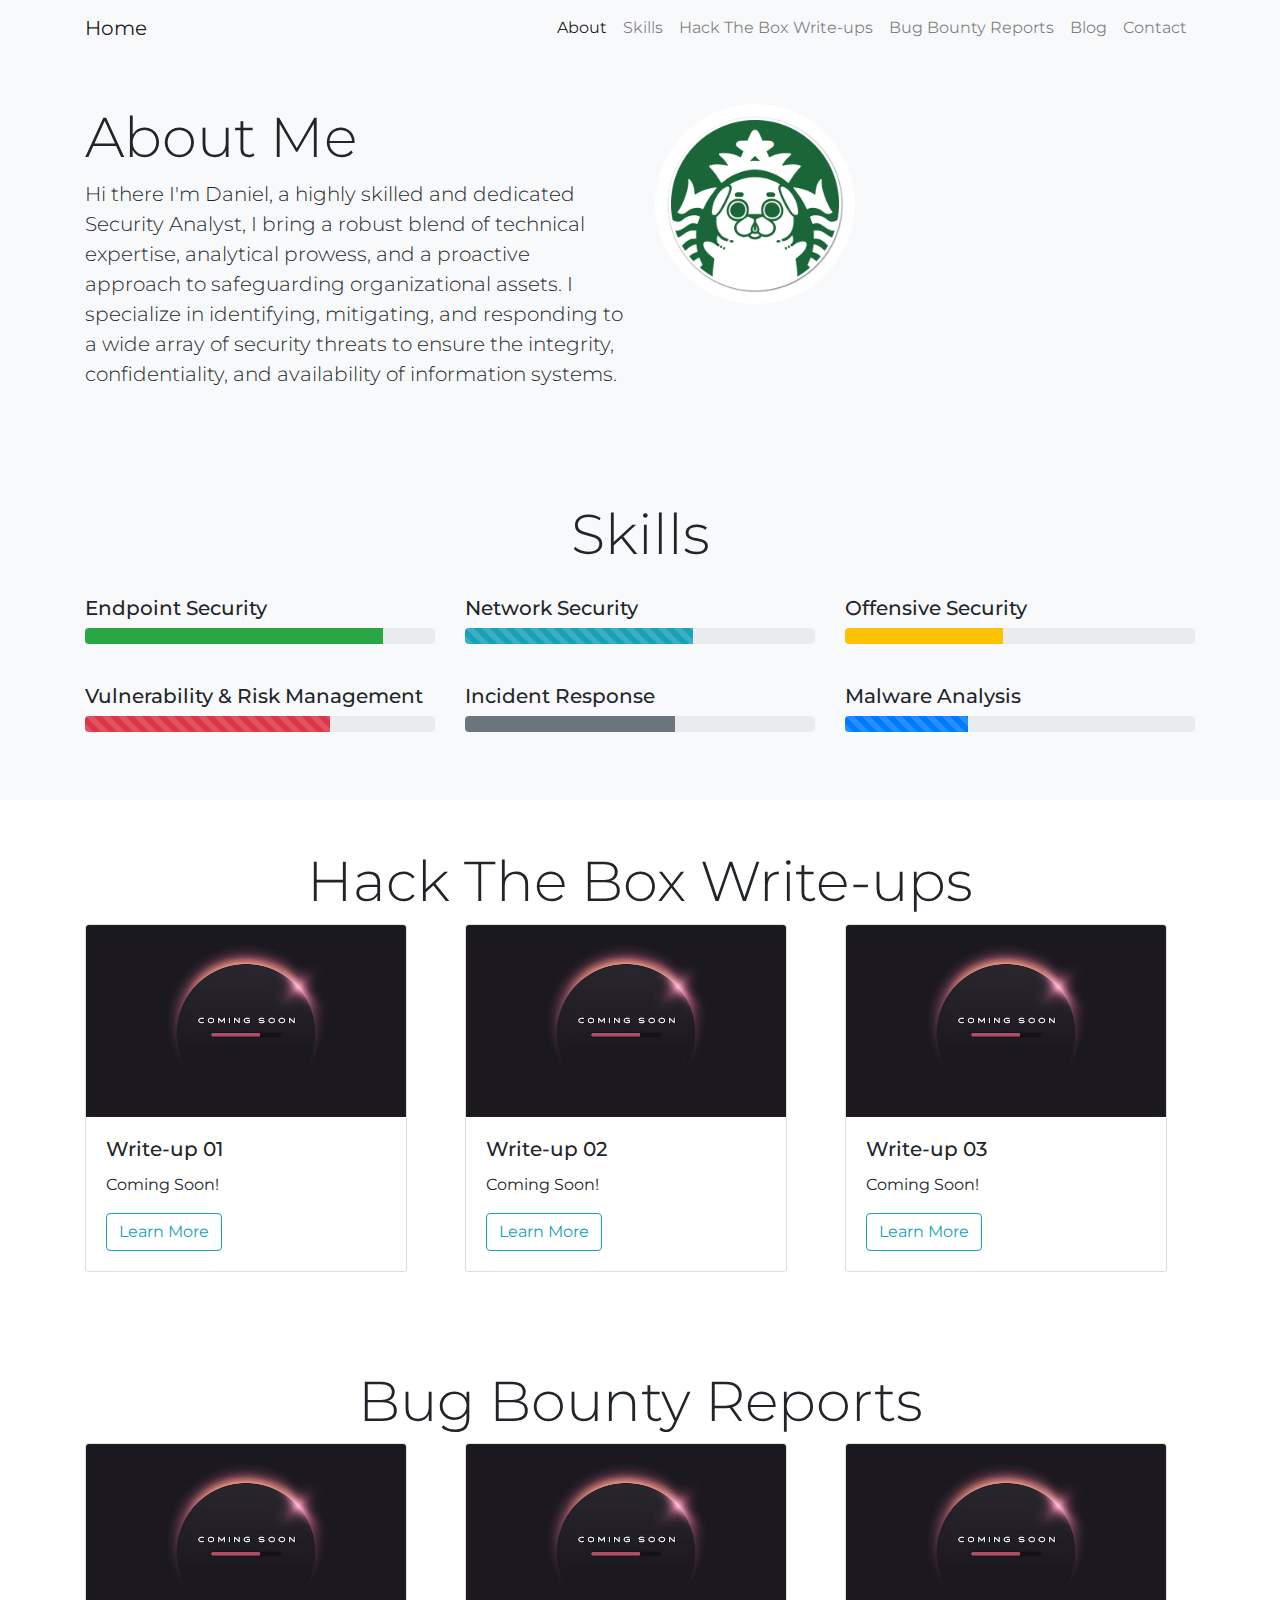
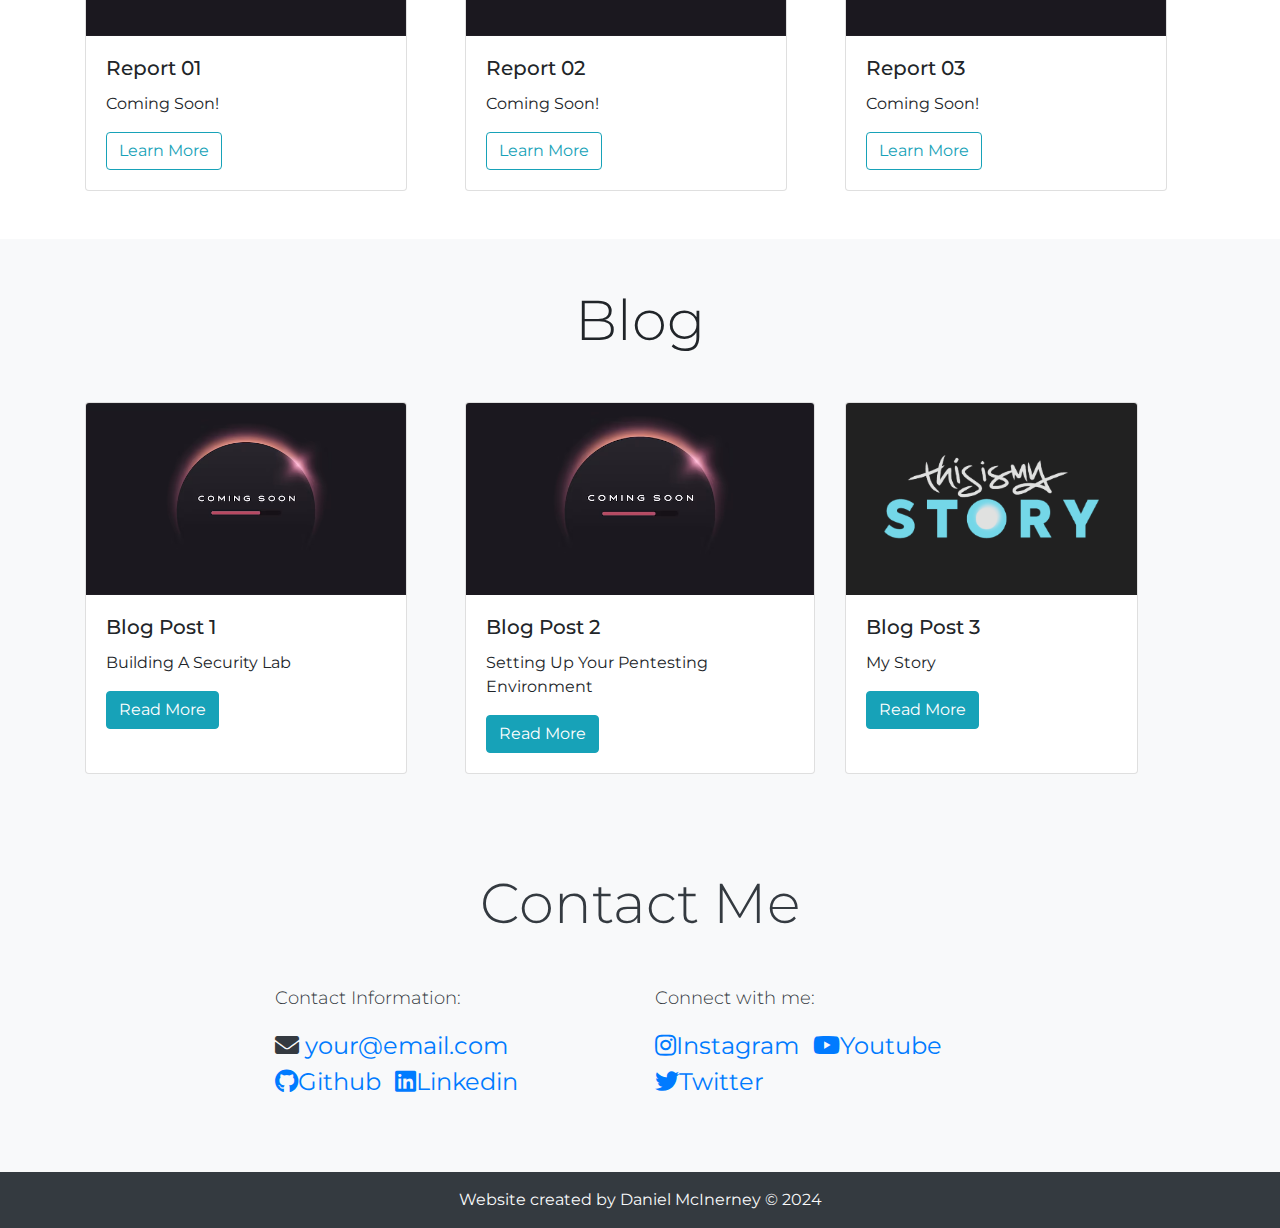
==== commit 9dc933af: "Add files via upload" ====
--- a/index.html
+++ b/index.html
@@ -3,7 +3,7 @@
 <head>
     <meta charset="UTF-8">
     <meta name="viewport" content="width=device-width, initial-scale=1, shrink-to-fit=no">
-    <title>Rebel-Analytics</title>
+    <title>Rebel-Security</title>
     <!-- Bootstrap CSS -->
     <link rel="stylesheet" href="https://stackpath.bootstrapcdn.com/bootstrap/4.5.2/css/bootstrap.min.css">
     <!-- Custom CSS -->
@@ -31,7 +31,10 @@
                         <a class="nav-link" href="#skills">Skills</a>
                     </li>
                     <li class="nav-item">
-                        <a class="nav-link" href="#daprojects">Data Analysis Projects</a>
+                        <a class="nav-link" href="#htb">Hack The Box Write-ups</a>
+                    </li>
+                    <li class="nav-item">
+                        <a class="nav-link" href="#bbr">Bug Bounty Reports</a>
                     </li>
                     <li class="nav-item">
                         <a class="nav-link" href="#blog">Blog</a>
@@ -50,7 +53,7 @@
             <div class="row">
                 <div class="col-lg-6">
                     <h2 class="display-4">About Me</h2>
-                    <p class="lead">Welcome to my portfolio! I'm a junior data analyst with a passion for turning complex data into meaningful insights. My goal is to help businesses make data-driven decisions by translating raw data into actionable information. Explore my projects to see how I use tools like SQL, Python, and Tableau to create compelling visualizations and derive insights. I look forward to connecting and exploring how I can bring value to your organization.</p>
+                    <p class="lead">Hi there I'm Daniel, a highly skilled and dedicated Security Analyst, I bring a robust blend of technical expertise, analytical prowess, and a proactive approach to safeguarding organizational assets. I specialize in identifying, mitigating, and responding to a wide array of security threats to ensure the integrity, confidentiality, and availability of information systems.</p>
                 </div>
                 <div class="col-lg-6">
                     <!-- Add an image of yourself -->
@@ -67,83 +70,62 @@
             <div class="row">
                 <!-- Skill 1 -->
                 <div class="col-md-4">
-                    <h5>Data Analysis</h5>
-                    <div class="progress">
-                        <div class="progress-bar bg-success" role="progressbar" style="width: 55%;" aria-valuenow="80" aria-valuemin="0" aria-valuemax="100"></div>
+                    <h5>Endpoint Security</h5>
+                    <div class="progress">
+                        <div class="progress-bar bg-success" role="progressbar" style="width: 85%;" aria-valuenow="80" aria-valuemin="0" aria-valuemax="100"></div>
                     </div>
                 </div>
                 <!-- Skill 2 -->
                 <div class="col-md-4">
-                    <h5>Data Engineering</h5>
+                    <h5>Network Security</h5>
                     <div class="progress">
                         <div class="progress-bar-striped bg-info" role="progressbar" style="width: 65%;" aria-valuenow="75" aria-valuemin="0" aria-valuemax="100"></div>
                     </div>
                 </div>
                 <!-- Skill 3 -->
                 <div class="col-md-4">
-                    <h5>Data Visualization</h5>
-                    <div class="progress">
-                        <div class="progress-bar bg-warning" role="progressbar" style="width: 35%;" aria-valuenow="70" aria-valuemin="0" aria-valuemax="100"></div>
+                    <h5>Offensive Security</h5>
+                    <div class="progress">
+                        <div class="progress-bar bg-warning" role="progressbar" style="width: 45%;" aria-valuenow="70" aria-valuemin="0" aria-valuemax="100"></div>
                     </div>
                 </div>
                 <!-- Skill 4 -->
                 <div class="col-md-4">
-                    <h5>Python</h5>
+                    <h5>Vulnerability & Risk Management</h5>
                     <div class="progress">
                         <div class="progress-bar-striped bg-danger" role="progressbar" style="width: 70%;" aria-valuenow="65" aria-valuemin="0" aria-valuemax="100"></div>
                     </div>
                 </div>
                 <!-- Skill 5 -->
                 <div class="col-md-4">
-                    <h5>R-Lang</h5>
-                    <div class="progress">
-                        <div class="progress-bar bg-secondary" role="progressbar" style="width: 70%;" aria-valuenow="70" aria-valuemin="0" aria-valuemax="100"></div>
+                    <h5>Incident Response</h5>
+                    <div class="progress">
+                        <div class="progress-bar bg-secondary" role="progressbar" style="width: 60%;" aria-valuenow="70" aria-valuemin="0" aria-valuemax="100"></div>
                     </div>
                 </div>
                 <!-- Skill 6 -->
                 <div class="col-md-4">
-                    <h5>SQL</h5>
-                    <div class="progress">
-                        <div class="progress-bar-striped bg-primary" role="progressbar" style="width: 45%;" aria-valuenow="75" aria-valuemin="0" aria-valuemax="100"></div>
-                    </div>
-                </div>
-                <!-- Skill 7 -->
-                <div class="col-md-4">
-                    <h5>Tableau</h5>
-                    <div class="progress">
-                        <div class="progress-bar bg-info" role="progressbar" style="width: 45%;" aria-valuenow="75" aria-valuemin="0" aria-valuemax="100"></div>
-                    </div>
-                </div> 
-                <!-- Skill 8 -->
-                <div class="col-md-4">
-                    <h5>PowerBI</h5>
-                    <div class="progress">
-                        <div class="progress-bar-striped bg-success" role="progressbar" style="width: 45%;" aria-valuenow="75" aria-valuemin="0" aria-valuemax="100"></div>
-                    </div>
-                </div>  
-                <!-- Skill 9 -->
-                <div class="col-md-4">
-                    <h5>Machine Learning</h5>
-                    <div class="progress">
-                        <div class="progress-bar-striped bg-danger" role="progressbar" style="width: 45%;" aria-valuenow="75" aria-valuemin="0" aria-valuemax="100"></div>
-                    </div>
-                </div>                                             
+                    <h5>Malware Analysis</h5>
+                    <div class="progress">
+                        <div class="progress-bar-striped bg-primary" role="progressbar" style="width: 35%;" aria-valuenow="75" aria-valuemin="0" aria-valuemax="100"></div>
+                    </div>
+                </div>                                           
             </div>
         </div>
     </section>
 
 <!-- Data Projects Section -->
-    <section id="daprojects" class="py-5">
-        <div class="container">
-            <h2 class="display-4 text-center">Data Analysis Projects</h2>
+    <section id="htb" class="py-5">
+        <div class="container">
+            <h2 class="display-4 text-center">Hack The Box Write-ups</h2>
             <div class="row">
                 <!-- Project 1 -->
                 <div class="col-md-4 d-flex align-items-stretch">
                     <div class="card">
-                        <img src="./resources/02-images/01-dataprojects/01-nba.png" class="card-img-top" alt="Project 1">
-                        <div class="card-body">
-                            <h5 class="card-title">Project 1 - NBA Shooting Chart</h5>
-                            <p class="card-text">Visualization of the shots made by Steph Curry during the period of 2009 - 2015.</p>
+                        <img src="./resources/02-images/01-writeups/coming-soon.jpg" class="card-img-top" alt="Project 1">
+                        <div class="card-body">
+                            <h5 class="card-title">Write-up 01</h5>
+                            <p class="card-text">Coming Soon!</p>
                             <a class="btn btn-outline-info" href="#" role="button" data-toggle="modal" data-target="#pComingSoonModal">Learn More</a>
                         </div>
                     </div>
@@ -151,10 +133,10 @@
                 <!-- Project 2 -->
                 <div class="col-md-4 d-flex align-items-stretch">
                     <div class="card">
-                        <img src="./resources/02-images/01-dataprojects/02-f1.png" class="card-img-top" alt="Project 2">
-                        <div class="card-body">
-                            <h5 class="card-title">Project 2 - Formula 1 Race Progression</h5>
-                            <p class="card-text">Visualization of the race progression for each driver during the 2023 United States Grand Prix.</p>
+                        <img src="./resources/02-images/01-writeups/coming-soon.jpg" class="card-img-top" alt="Project 2">
+                        <div class="card-body">
+                            <h5 class="card-title">Write-up 02</h5>
+                            <p class="card-text">Coming Soon!</p>
                             <a class="btn btn-outline-info" href="#" role="button" data-toggle="modal" data-target="#pComingSoonModal">Learn More</a>
                         </div>
                     </div>
@@ -162,10 +144,10 @@
                 <!-- Project 3 -->
                 <div class="col-md-4 d-flex align-items-stretch">
                     <div class="card">
-                        <img src="./resources/02-images/01-dataprojects/03-sleep.png" class="card-img-top" alt="Additional Project 3">
-                        <div class="card-body">
-                            <h5 class="card-title">Project 3 - Sleep Performance & Recovery</h5>
-                            <p class="card-text">Sleep performance & recovery data analysis project.</p>
+                        <img src="./resources/02-images/01-writeups/coming-soon.jpg" class="card-img-top" alt="Additional Project 3">
+                        <div class="card-body">
+                            <h5 class="card-title">Write-up 03</h5>
+                            <p class="card-text">Coming Soon!</p>
                             <a class="btn btn-outline-info" href="#" role="button" data-toggle="modal" data-target="#pComingSoonModal">Learn More</a>
                         </div>
                     </div>
@@ -174,6 +156,47 @@
         </div>
     </section>
 
+    <!-- Bug Bounty Section -->
+<section id="bbr" class="py-5">
+    <div class="container">
+        <h2 class="display-4 text-center">Bug Bounty Reports</h2>
+        <div class="row">
+            <!-- Project 1 -->
+            <div class="col-md-4 d-flex align-items-stretch">
+                <div class="card">
+                    <img src="./resources/02-images/02-reports/coming-soon.jpg" class="card-img-top" alt="Project 1">
+                    <div class="card-body">
+                        <h5 class="card-title">Report 01</h5>
+                        <p class="card-text">Coming Soon!</p>
+                        <a class="btn btn-outline-info" href="#" role="button" data-toggle="modal" data-target="#pComingSoonModal">Learn More</a>
+                    </div>
+                </div>
+            </div>
+            <!-- Project 2 -->
+            <div class="col-md-4 d-flex align-items-stretch">
+                <div class="card">
+                    <img src="./resources/02-images/02-reports/coming-soon.jpg" class="card-img-top" alt="Project 2">
+                    <div class="card-body">
+                        <h5 class="card-title">Report 02</h5>
+                        <p class="card-text">Coming Soon!</p>
+                        <a class="btn btn-outline-info" href="#" role="button" data-toggle="modal" data-target="#pComingSoonModal">Learn More</a>
+                    </div>
+                </div>
+            </div>
+            <!-- Project 3 -->
+            <div class="col-md-4 d-flex align-items-stretch">
+                <div class="card">
+                    <img src="./resources/02-images/02-reports/coming-soon.jpg" class="card-img-top" alt="Additional Project 3">
+                    <div class="card-body">
+                        <h5 class="card-title">Report 03</h5>
+                        <p class="card-text">Coming Soon!</p>
+                        <a class="btn btn-outline-info" href="#" role="button" data-toggle="modal" data-target="#pComingSoonModal">Learn More</a>
+                    </div>
+                </div>
+            </div>
+        </div>
+    </div>
+</section>
     <!-- Blog Section -->
     <section id="blog" class="bg-light py-5">
         <div class="container">
@@ -182,10 +205,10 @@
                 <!-- Blog Post 1 -->
                 <div class="col-md-4 d-flex align-items-stretch">
                     <div class="card">
-                        <img src="./resources/02-images/02-blog/01-whoop.jpg" class="card-img-top" alt="Blog Post 1">
+                        <img src="./resources/02-images/03-blog/coming-soon.jpg" class="card-img-top" alt="Blog Post 1">
                         <div class="card-body">
                             <h5 class="card-title">Blog Post 1</h5>
-                            <p class="card-text">Using Whoop for tracking fitness data.</p>
+                            <p class="card-text">Building A Security Lab</p>
                             <a class="btn btn-info" href="#" role="button" data-toggle="modal" data-target="#bComingSoonModal">Read More</a>
                         </div>
                     </div>
@@ -193,10 +216,10 @@
                 <!-- Blog Post 2 -->
                 <div class="col-md-4 d-flex align-items-stretch">
                     <div class="card">
-                        <img src="./resources/02-images/02-blog/02-creatine.jpg" class="card-img-top" alt="Blog Post 2">
+                        <img src="./resources/02-images/03-blog/coming-soon.jpg" class="card-img-top" alt="Blog Post 2">
                         <div class="card-body">
                             <h5 class="card-title">Blog Post 2</h5>
-                            <p class="card-text">Effects of creatine monohydrate on exercise.</p>
+                            <p class="card-text">Setting Up Your Pentesting Environment</p>
                             <a class="btn btn-info" href="#" role="button" data-toggle="modal" data-target="#bComingSoonModal">Read More</a>
                         </div>
                     </div>
@@ -204,10 +227,10 @@
                 <!-- Blog Post 3 -->
                 <div class="col-md-4 d-flex align-items-stretch">
                     <div class="card">
-                        <img src="./resources/02-images/02-blog/03-mystory.png" class="card-img-top" alt="Blog Post 3">
+                        <img src="./resources/02-images/03-blog/03-mystory.png" class="card-img-top" alt="Blog Post 3">
                         <div class="card-body">
                             <h5 class="card-title">Blog Post 3</h5>
-                            <p class="card-text">My journey into the world of data analytics.</p>
+                            <p class="card-text">My Story</p>
                             <a class="btn btn-info" href="#" role="button" data-toggle="modal" data-target="#bComingSoonModal">Read More</a>
                         </div>
                     </div>
